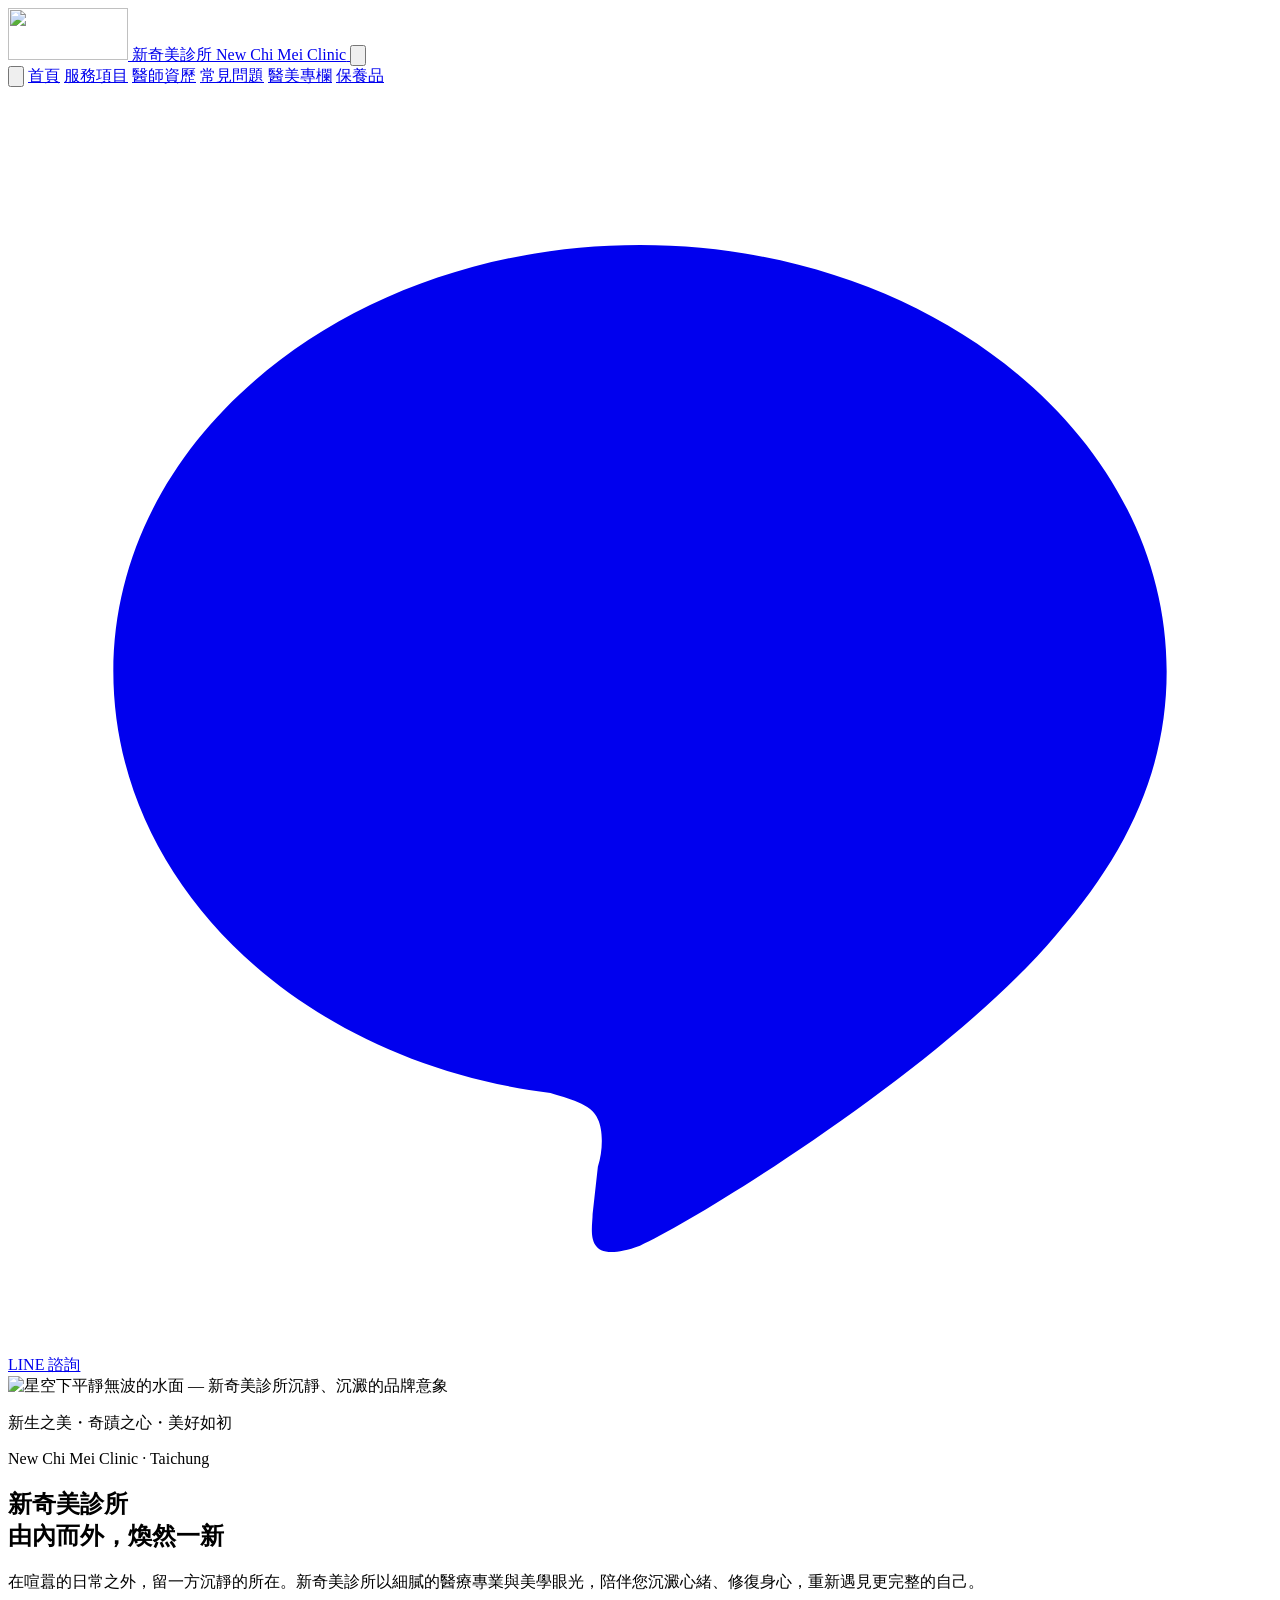
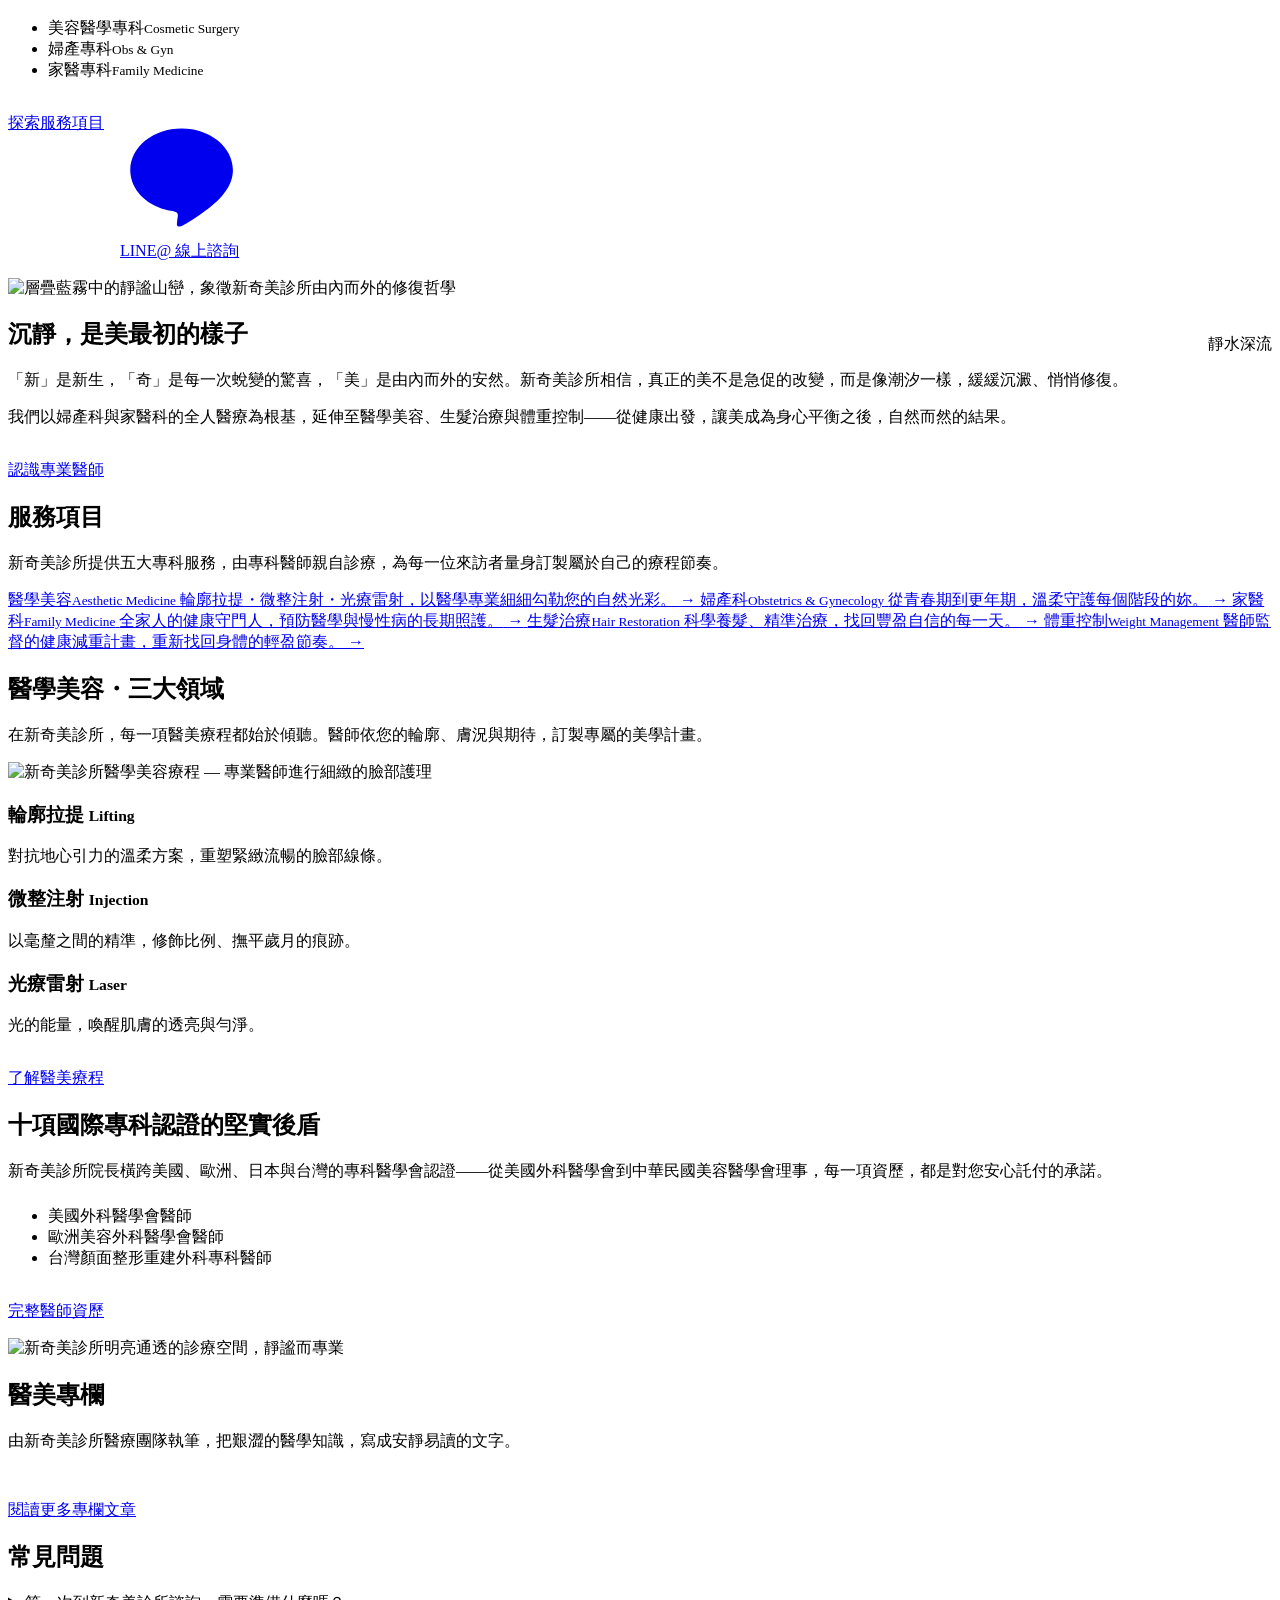
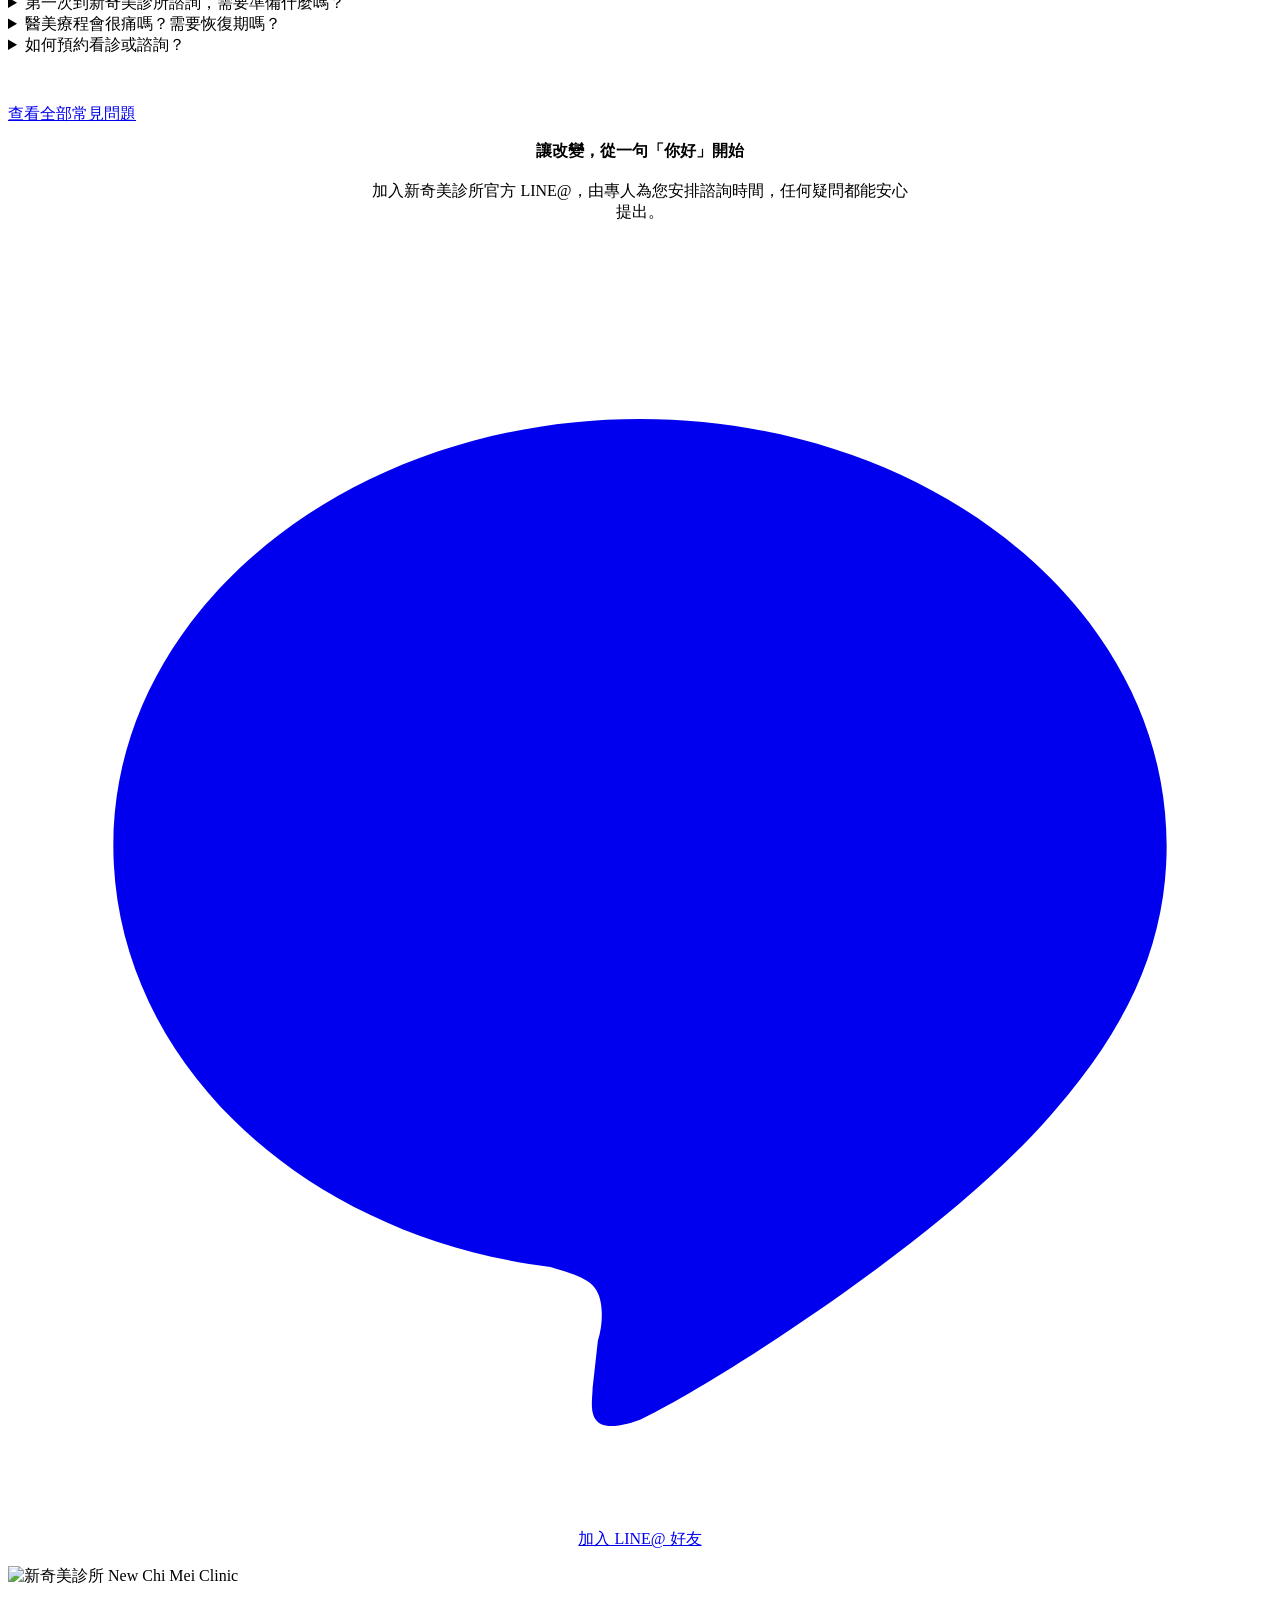
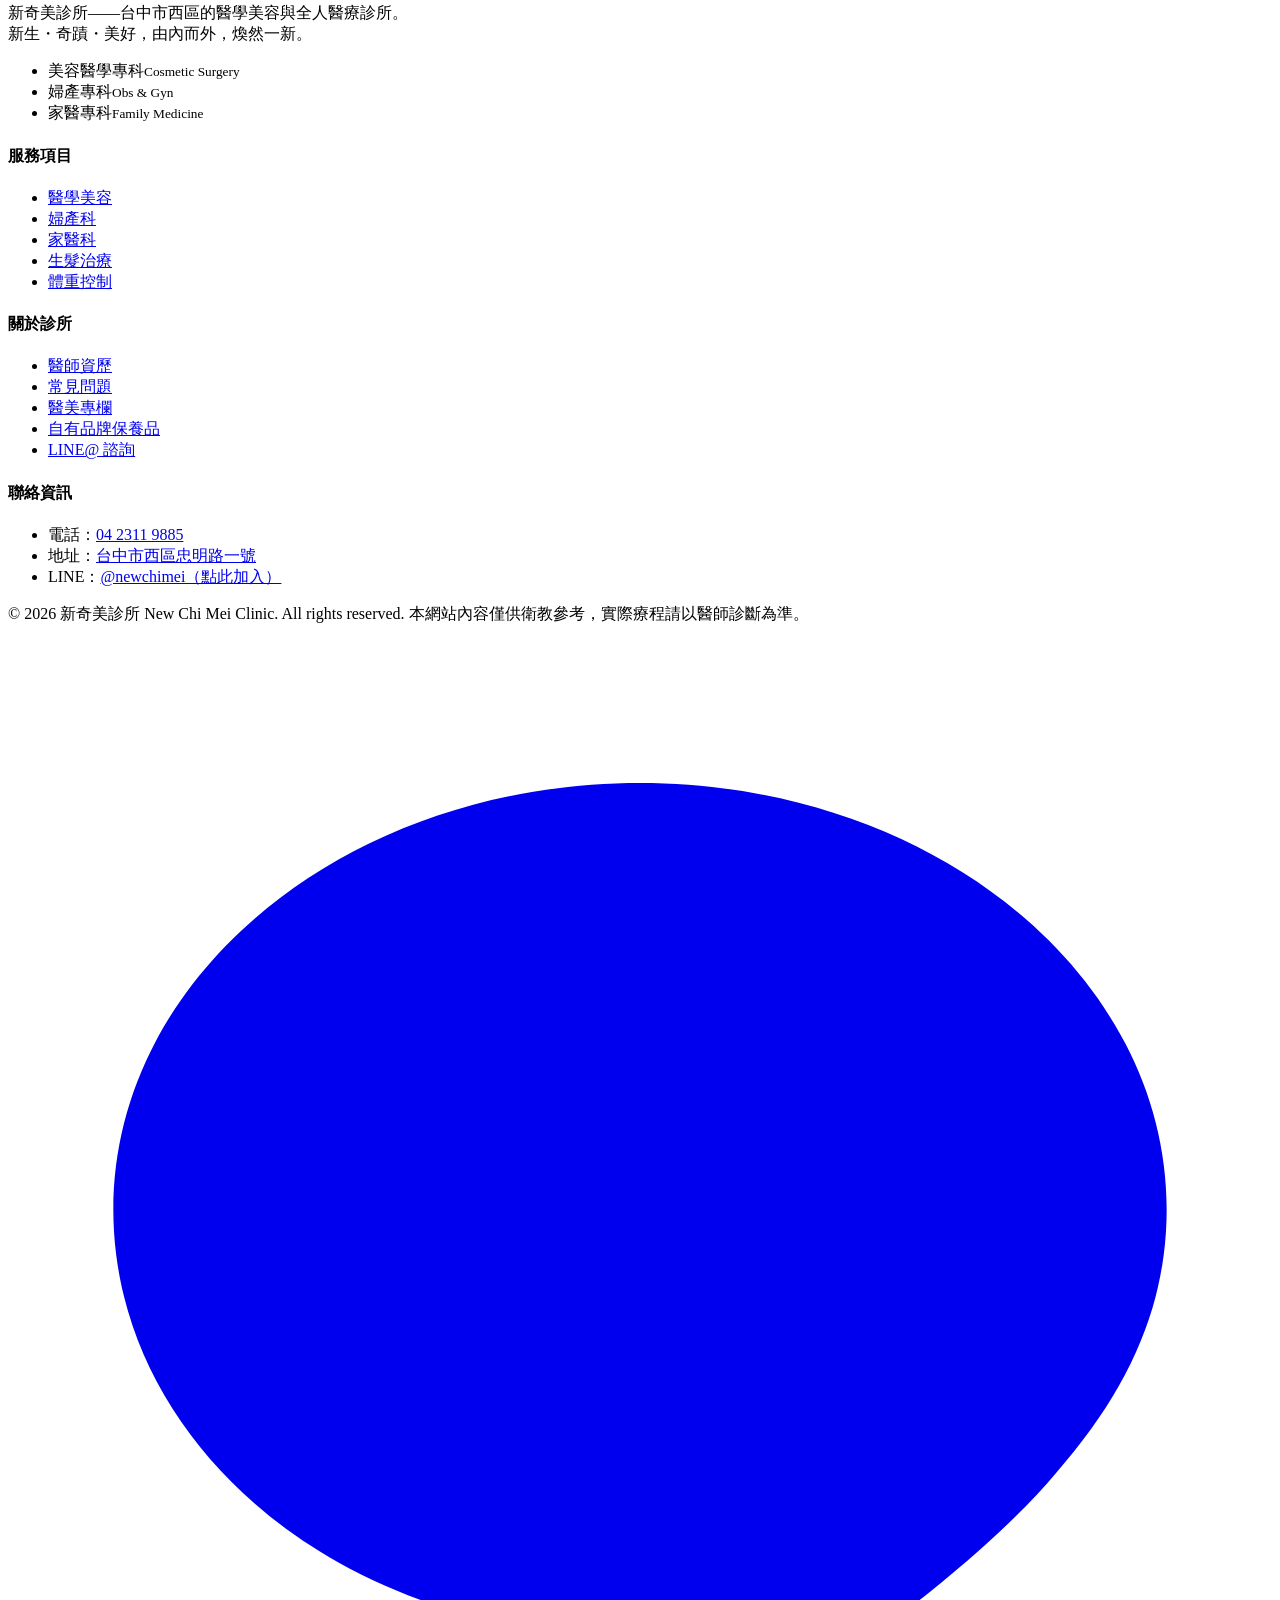
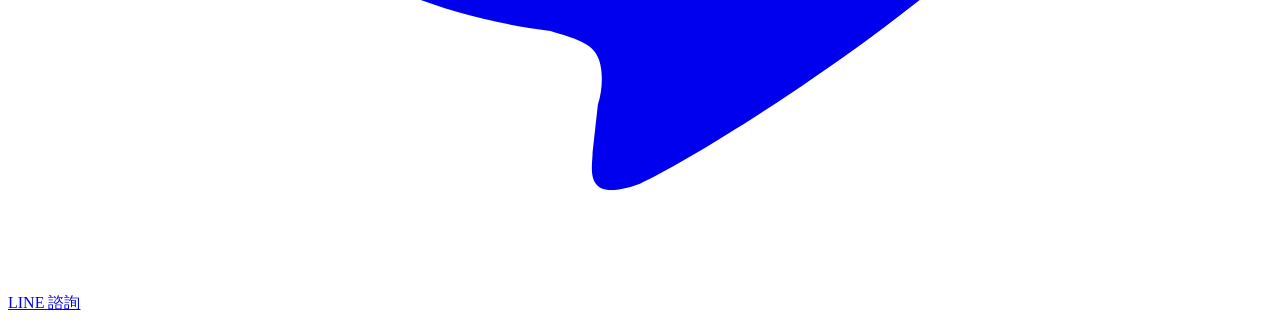
==== index.html @ 1ea88baa "切換自訂網域 new-chimei.com - 全站 36 處 SEO 網址改為 new-chimei.com（canonical／og／JSON-LD／sitemap／robots） - 新增 CN" ====
<!DOCTYPE html>
<html lang="zh-Hant-TW">
<head>
<meta charset="UTF-8">
<meta name="viewport" content="width=device-width, initial-scale=1.0">
<title>新奇美診所｜台中西區醫美・婦產科・家醫科 — 由內而外，煥然一新</title>
<meta name="description" content="新奇美診所位於台中市西區忠明路，提供醫學美容（輪廓拉提、微整注射、光療雷射）、婦產科、家醫科、生髮治療與體重控制。新奇美診所以沉靜細膩的醫療美學，陪您由內而外煥然一新。LINE 線上諮詢：04 2311 9885。">
<meta name="keywords" content="新奇美診所, 台中醫美, 台中醫美診所, 輪廓拉提, 微整注射, 光療雷射, 生髮治療, 體重控制, 婦產科, 家醫科">
<link rel="canonical" href="https://new-chimei.com/">
<!-- 網域變更時：全站搜尋 new-chimei.com 一次替換（canonical / og / JSON-LD / sitemap.xml / robots.txt） -->
<meta property="og:type" content="website">
<meta property="og:title" content="新奇美診所｜台中西區醫美・婦產科・家醫科">
<meta property="og:description" content="新奇美診所以沉靜細膩的醫療美學，提供醫學美容、婦產科、家醫科、生髮治療與體重控制，陪您由內而外煥然一新。">
<meta property="og:url" content="https://new-chimei.com/">
<meta property="og:image" content="https://new-chimei.com/assets/img/og-cover.jpg">
<meta property="og:image:width" content="1200">
<meta property="og:image:height" content="678">
<meta property="og:locale" content="zh_TW">
<link rel="preconnect" href="https://fonts.googleapis.com">
<link rel="preconnect" href="https://fonts.gstatic.com" crossorigin>
<link href="https://fonts.googleapis.com/css2?family=Marcellus&family=Noto+Sans+TC:wght@300;400;500&family=Noto+Serif+TC:wght@400;500;600&display=swap" rel="stylesheet">
<link rel="icon" href="assets/img/favicon.svg" type="image/svg+xml">
<link rel="stylesheet" href="assets/css/style.css">
<script type="application/ld+json">
{
  "@context": "https://schema.org",
  "@type": "MedicalClinic",
  "name": "新奇美診所",
  "alternateName": "New Chi Mei Clinic",
  "description": "新奇美診所位於台中市西區，提供醫學美容（輪廓拉提、微整注射、光療雷射）、婦產科、家醫科、生髮治療與體重控制。",
  "url": "https://new-chimei.com/",
  "telephone": "+886-4-2311-9885",
  "image": "https://new-chimei.com/assets/img/og-cover.jpg",
  "address": {
    "@type": "PostalAddress",
    "streetAddress": "忠明路一號",
    "addressLocality": "西區",
    "addressRegion": "台中市",
    "postalCode": "403",
    "addressCountry": "TW"
  },
  "medicalSpecialty": ["PlasticSurgery", "Dermatology", "Gynecologic", "PrimaryCare"],
  "availableService": [
    { "@type": "MedicalProcedure", "name": "輪廓拉提" },
    { "@type": "MedicalProcedure", "name": "微整注射" },
    { "@type": "MedicalProcedure", "name": "光療雷射" },
    { "@type": "MedicalProcedure", "name": "生髮治療" },
    { "@type": "MedicalProcedure", "name": "體重控制" }
  ]
}
</script>
</head>
<body>

<header class="site-header">
  <div class="wrap site-header__inner">
    <a href="index.html" class="brand" aria-label="新奇美診所首頁">
      <img class="brand__mark" src="assets/img/logo-ncm.svg" alt="" width="120" height="52">
      <span class="brand__text">
        <span class="brand__zh">新奇美診所</span>
        <span class="brand__en">New Chi Mei Clinic</span>
      </span>
    </a>
    <button class="nav-toggle" aria-label="開啟選單" aria-expanded="false">
      <svg viewBox="0 0 24 24" fill="none" stroke="currentColor" stroke-width="1.5"><path d="M3 6h18M3 12h18M3 18h18"/></svg>
    </button>
    <nav class="site-nav" aria-label="主選單">
      <button class="nav-close" aria-label="關閉選單">
        <svg viewBox="0 0 24 24" fill="none" stroke="currentColor" stroke-width="1.5"><path d="M6 6l12 12M18 6L6 18"/></svg>
      </button>
      <a href="index.html" aria-current="page">首頁</a>
      <a href="services/index.html">服務項目</a>
      <a href="doctors.html">醫師資歷</a>
      <a href="faq.html">常見問題</a>
      <a href="blog/index.html">醫美專欄</a>
      <a href="products/mask.html">保養品</a>
      <a href="contact.html" class="nav-cta">
        <svg viewBox="0 0 24 24" fill="currentColor"><path d="M12 3C6.5 3 2 6.6 2 11.1c0 4 3.5 7.4 8.3 8 .3.1.8.2.9.5.1.2.1.6 0 .9l-.1.9c0 .3-.2 1 .9.6 1.1-.5 5.8-3.4 7.9-5.9 1.4-1.6 2.1-3.2 2.1-5C22 6.6 17.5 3 12 3z"/></svg>
        LINE 諮詢
      </a>
    </nav>
  </div>
</header>

<main>
  <!-- Hero -->
  <section class="hero">
    <div class="hero__media">
      <img src="https://images.unsplash.com/photo-1534447677768-be436bb09401?auto=format&fit=crop&w=2000&q=80" alt="星空下平靜無波的水面 — 新奇美診所沉靜、沉澱的品牌意象" fetchpriority="high">
    </div>
    <p class="vertical-poem">新生之美・奇蹟之心・美好如初</p>
    <div class="wrap hero__content">
      <p class="hero__brandline">New Chi Mei Clinic · Taichung</p>
      <h1 class="hero__title">新奇美診所<br>由內而外，煥然一新</h1>
      <p class="hero__sub">在喧囂的日常之外，留一方沉靜的所在。新奇美診所以細膩的醫療專業與美學眼光，陪伴您沉澱心緒、修復身心，重新遇見更完整的自己。</p>
      <ul class="specialties" style="margin-top:1.6rem;">
        <li>美容醫學專科<small>Cosmetic Surgery</small></li>
        <li>婦產專科<small>Obs &amp; Gyn</small></li>
        <li>家醫專科<small>Family Medicine</small></li>
      </ul>
      <p style="margin-top:2rem; display:flex; gap:1rem; flex-wrap:wrap;">
        <a class="btn btn--on-deep" href="services/index.html">探索服務項目</a>
        <a class="btn btn--consult" href="contact.html">
          <svg viewBox="0 0 24 24" fill="currentColor"><path d="M12 3C6.5 3 2 6.6 2 11.1c0 4 3.5 7.4 8.3 8 .3.1.8.2.9.5.1.2.1.6 0 .9l-.1.9c0 .3-.2 1 .9.6 1.1-.5 5.8-3.4 7.9-5.9 1.4-1.6 2.1-3.2 2.1-5C22 6.6 17.5 3 12 3z"/></svg>
          LINE@ 線上諮詢
        </a>
      </p>
    </div>
  </section>

  <!-- 理念 -->
  <section class="section">
    <div class="wrap split">
      <div class="split__media reveal">
        <img src="https://images.unsplash.com/photo-1444927714506-8492d94b4e3d?auto=format&fit=crop&w=1200&q=80" alt="層疊藍霧中的靜謐山巒，象徵新奇美診所由內而外的修復哲學" loading="lazy">
      </div>
      <div class="split__body reveal" data-delay="1">
        <p class="vertical-poem" style="float:right; margin-left:2rem;">靜水深流</p>
        <h2>沉靜，是美最初的樣子</h2>
        <p>「新」是新生，「奇」是每一次蛻變的驚喜，「美」是由內而外的安然。新奇美診所相信，真正的美不是急促的改變，而是像潮汐一樣，緩緩沉澱、悄悄修復。</p>
        <p>我們以婦產科與家醫科的全人醫療為根基，延伸至醫學美容、生髮治療與體重控制——從健康出發，讓美成為身心平衡之後，自然而然的結果。</p>
        <p style="margin-top:2rem;"><a class="btn" href="doctors.html">認識專業醫師</a></p>
      </div>
    </div>
  </section>

  <!-- 服務項目 -->
  <section class="section section--surface" id="services">
    <div class="wrap">
      <header class="section-head reveal">
        <h2 class="section-head__title">服務項目</h2>
        <p class="section-head__lede">新奇美診所提供五大專科服務，由專科醫師親自診療，為每一位來訪者量身訂製屬於自己的療程節奏。</p>
      </header>
      <div class="service-menu reveal" data-delay="1">
        <a class="service-menu__item" href="services/aesthetic-medicine.html">
          <span class="service-menu__name">醫學美容<small>Aesthetic Medicine</small></span>
          <span class="service-menu__desc">輪廓拉提・微整注射・光療雷射，以醫學專業細細勾勒您的自然光彩。</span>
          <span class="service-menu__arrow" aria-hidden="true">→</span>
        </a>
        <a class="service-menu__item" href="services/obstetrics-gynecology.html">
          <span class="service-menu__name">婦產科<small>Obstetrics &amp; Gynecology</small></span>
          <span class="service-menu__desc">從青春期到更年期，溫柔守護每個階段的妳。</span>
          <span class="service-menu__arrow" aria-hidden="true">→</span>
        </a>
        <a class="service-menu__item" href="services/family-medicine.html">
          <span class="service-menu__name">家醫科<small>Family Medicine</small></span>
          <span class="service-menu__desc">全家人的健康守門人，預防醫學與慢性病的長期照護。</span>
          <span class="service-menu__arrow" aria-hidden="true">→</span>
        </a>
        <a class="service-menu__item" href="services/hair-restoration.html">
          <span class="service-menu__name">生髮治療<small>Hair Restoration</small></span>
          <span class="service-menu__desc">科學養髮、精準治療，找回豐盈自信的每一天。</span>
          <span class="service-menu__arrow" aria-hidden="true">→</span>
        </a>
        <a class="service-menu__item" href="services/weight-management.html">
          <span class="service-menu__name">體重控制<small>Weight Management</small></span>
          <span class="service-menu__desc">醫師監督的健康減重計畫，重新找回身體的輕盈節奏。</span>
          <span class="service-menu__arrow" aria-hidden="true">→</span>
        </a>
      </div>
    </div>
  </section>

  <!-- 醫學美容 highlight -->
  <section class="section section--deep">
    <div class="wrap">
      <header class="section-head reveal">
        <h2 class="section-head__title">醫學美容・三大領域</h2>
        <p class="section-head__lede">在新奇美診所，每一項醫美療程都始於傾聽。醫師依您的輪廓、膚況與期待，訂製專屬的美學計畫。</p>
      </header>
      <div class="split">
        <div class="split__media reveal">
          <img src="https://images.unsplash.com/photo-1512290923902-8a9f81dc236c?auto=format&fit=crop&w=1200&q=80" alt="新奇美診所醫學美容療程 — 專業醫師進行細緻的臉部護理" loading="lazy">
        </div>
        <div class="split__body reveal" data-delay="1">
          <div class="treatment-block" style="border-top-color: var(--hairline-deep);">
            <h3 style="color:var(--on-deep);">輪廓拉提 <small>Lifting</small></h3>
            <p style="color:var(--on-deep-soft);">對抗地心引力的溫柔方案，重塑緊緻流暢的臉部線條。</p>
          </div>
          <div class="treatment-block" style="border-top-color: var(--hairline-deep);">
            <h3 style="color:var(--on-deep);">微整注射 <small>Injection</small></h3>
            <p style="color:var(--on-deep-soft);">以毫釐之間的精準，修飾比例、撫平歲月的痕跡。</p>
          </div>
          <div class="treatment-block" style="border-top-color: var(--hairline-deep);">
            <h3 style="color:var(--on-deep);">光療雷射 <small>Laser</small></h3>
            <p style="color:var(--on-deep-soft);">光的能量，喚醒肌膚的透亮與勻淨。</p>
          </div>
          <p style="margin-top:2rem;"><a class="btn btn--on-deep" href="services/aesthetic-medicine.html">了解醫美療程</a></p>
        </div>
      </div>
    </div>
  </section>

  <!-- 醫師 preview -->
  <section class="section">
    <div class="wrap split">
      <div class="split__body reveal">
        <h2>十項國際專科認證的堅實後盾</h2>
        <p>新奇美診所院長橫跨美國、歐洲、日本與台灣的專科醫學會認證——從美國外科醫學會到中華民國美容醫學會理事，每一項資歷，都是對您安心託付的承諾。</p>
        <ul class="cred-list" style="columns:1; margin-top:1.5rem;">
          <li>美國外科醫學會醫師</li>
          <li>歐洲美容外科醫學會醫師</li>
          <li>台灣顏面整形重建外科專科醫師</li>
        </ul>
        <p style="margin-top:2rem;"><a class="btn" href="doctors.html">完整醫師資歷</a></p>
      </div>
      <div class="split__media reveal" data-delay="1">
        <img src="https://images.unsplash.com/photo-1497366754035-f200968a6e72?auto=format&fit=crop&w=1200&q=80" alt="新奇美診所明亮通透的診療空間，靜謐而專業" loading="lazy">
      </div>
    </div>
  </section>

  <!-- 專欄 preview -->
  <section class="section section--surface">
    <div class="wrap">
      <header class="section-head reveal">
        <h2 class="section-head__title">醫美專欄</h2>
        <p class="section-head__lede">由新奇美診所醫療團隊執筆，把艱澀的醫學知識，寫成安靜易讀的文字。</p>
      </header>
      <div class="post-grid reveal" data-delay="1" id="home-posts">
        <!-- 由 blog.js 動態帶入最新三篇 -->
      </div>
      <p style="margin-top:3rem;"><a class="btn" href="blog/index.html">閱讀更多專欄文章</a></p>
    </div>
  </section>

  <!-- FAQ preview -->
  <section class="section">
    <div class="wrap wrap--narrow">
      <header class="section-head reveal">
        <h2 class="section-head__title">常見問題</h2>
      </header>
      <div class="faq-list reveal" data-delay="1">
        <details class="faq-item">
          <summary>第一次到新奇美診所諮詢，需要準備什麼嗎？</summary>
          <div class="faq-item__body"><p>只需帶著您的健保卡與想解決的困擾前來。醫師會先進行完整的評估與溝通，充分了解您的期待後，才會共同討論適合的療程方向，不會有任何推銷壓力。</p></div>
        </details>
        <details class="faq-item">
          <summary>醫美療程會很痛嗎？需要恢復期嗎？</summary>
          <div class="faq-item__body"><p>多數微整注射與光療雷射屬於低侵入性療程，治療前會敷麻藥降低不適，術後即可正常上班上學。實際感受與恢復期依療程項目與個人體質而異，醫師會在諮詢時詳細說明。</p></div>
        </details>
        <details class="faq-item">
          <summary>如何預約看診或諮詢？</summary>
          <div class="faq-item__body"><p>您可以透過 LINE@ 線上諮詢，或直接來電 04 2311 9885 預約。診所位於台中市西區忠明路一號，交通便利。</p></div>
        </details>
      </div>
      <p style="margin-top:3rem;"><a class="btn" href="faq.html">查看全部常見問題</a></p>
    </div>
  </section>

  <!-- LINE CTA -->
  <section class="section section--deep">
    <div class="wrap" style="text-align:center;">
      <h2 class="reveal" style="font-size:var(--text-h2); margin-bottom:1.2rem;">讓改變，從一句「你好」開始</h2>
      <p class="reveal" data-delay="1" style="color:var(--on-deep-soft); max-width:34em; margin-inline:auto;">加入新奇美診所官方 LINE@，由專人為您安排諮詢時間，任何疑問都能安心提出。</p>
      <p class="reveal" data-delay="2" style="margin-top:2.4rem;">
        <a class="btn btn--consult" href="contact.html">
          <svg viewBox="0 0 24 24" fill="currentColor"><path d="M12 3C6.5 3 2 6.6 2 11.1c0 4 3.5 7.4 8.3 8 .3.1.8.2.9.5.1.2.1.6 0 .9l-.1.9c0 .3-.2 1 .9.6 1.1-.5 5.8-3.4 7.9-5.9 1.4-1.6 2.1-3.2 2.1-5C22 6.6 17.5 3 12 3z"/></svg>
          加入 LINE@ 好友
        </a>
      </p>
    </div>
  </section>
</main>

<footer class="site-footer">
  <div class="wrap">
    <div class="site-footer__grid">
      <div class="site-footer__brand">
        <img class="footer-lockup" src="assets/img/logo-lockup-light.svg" alt="新奇美診所 New Chi Mei Clinic" width="230" height="126">
        <p>新奇美診所——台中市西區的醫學美容與全人醫療診所。<br>新生・奇蹟・美好，由內而外，煥然一新。</p>
        <ul class="specialties">
          <li>美容醫學專科<small>Cosmetic Surgery</small></li>
          <li>婦產專科<small>Obs &amp; Gyn</small></li>
          <li>家醫專科<small>Family Medicine</small></li>
        </ul>
      </div>
      <div>
        <h4>服務項目</h4>
        <ul>
          <li><a href="services/aesthetic-medicine.html">醫學美容</a></li>
          <li><a href="services/obstetrics-gynecology.html">婦產科</a></li>
          <li><a href="services/family-medicine.html">家醫科</a></li>
          <li><a href="services/hair-restoration.html">生髮治療</a></li>
          <li><a href="services/weight-management.html">體重控制</a></li>
        </ul>
      </div>
      <div>
        <h4>關於診所</h4>
        <ul>
          <li><a href="doctors.html">醫師資歷</a></li>
          <li><a href="faq.html">常見問題</a></li>
          <li><a href="blog/index.html">醫美專欄</a></li>
          <li><a href="products/mask.html">自有品牌保養品</a></li>
          <li><a href="contact.html">LINE@ 諮詢</a></li>
        </ul>
      </div>
      <div>
        <h4>聯絡資訊</h4>
        <ul>
          <li>電話：<a href="tel:+886423119885">04 2311 9885</a></li>
          <li>地址：<a href="https://maps.google.com/?q=台中市西區忠明路一號" target="_blank" rel="noopener">台中市西區忠明路一號</a></li>
          <li>LINE：<a href="contact.html">@newchimei（點此加入）</a></li>
        </ul>
      </div>
    </div>
    <div class="site-footer__legal">
      <span>© 2026 新奇美診所 New Chi Mei Clinic. All rights reserved.</span>
      <span>本網站內容僅供衛教參考，實際療程請以醫師診斷為準。</span>
    </div>
  </div>
</footer>

<a class="line-float" href="contact.html" aria-label="LINE 線上諮詢">
  <svg viewBox="0 0 24 24" fill="currentColor"><path d="M12 3C6.5 3 2 6.6 2 11.1c0 4 3.5 7.4 8.3 8 .3.1.8.2.9.5.1.2.1.6 0 .9l-.1.9c0 .3-.2 1 .9.6 1.1-.5 5.8-3.4 7.9-5.9 1.4-1.6 2.1-3.2 2.1-5C22 6.6 17.5 3 12 3z"/></svg>
  <span>LINE 諮詢</span>
</a>

<script src="assets/js/main.js"></script>
<script src="assets/js/posts-data.js"></script>
<script src="assets/js/blog.js"></script>
</body>
</html>
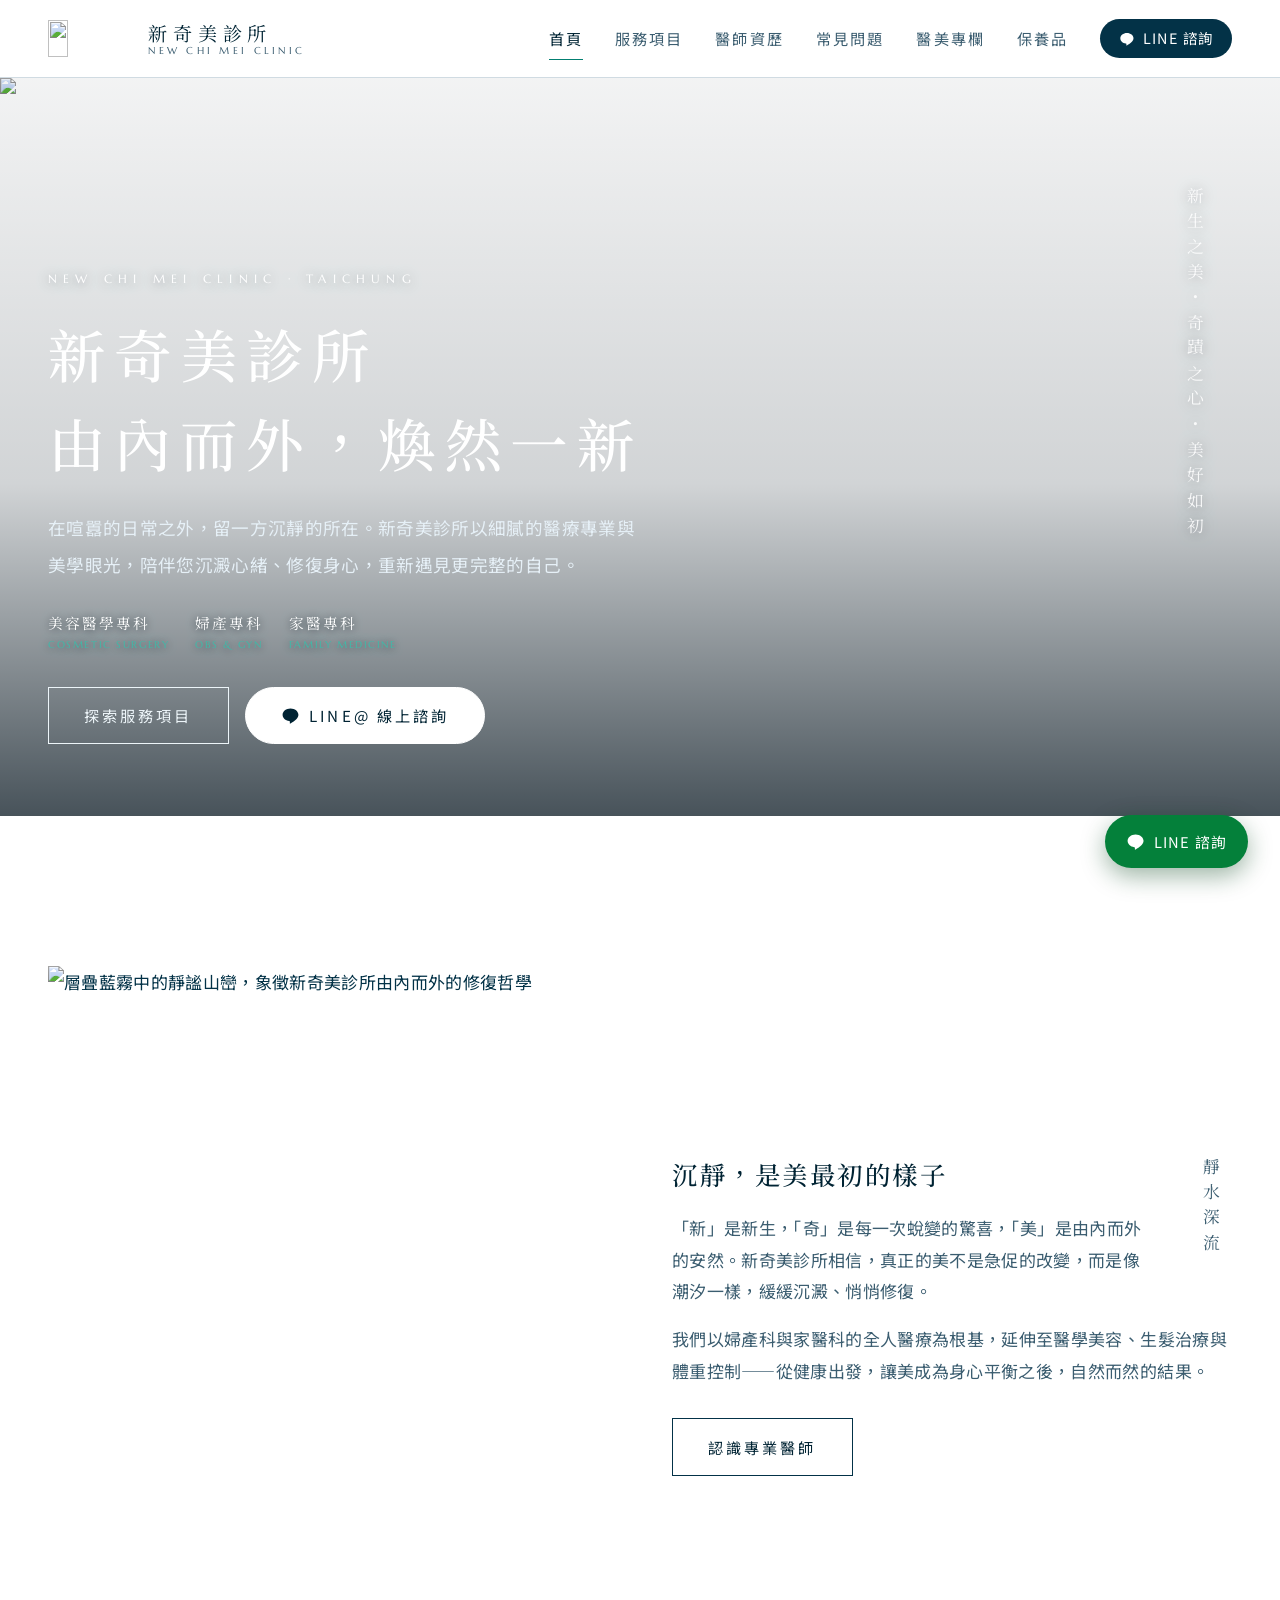
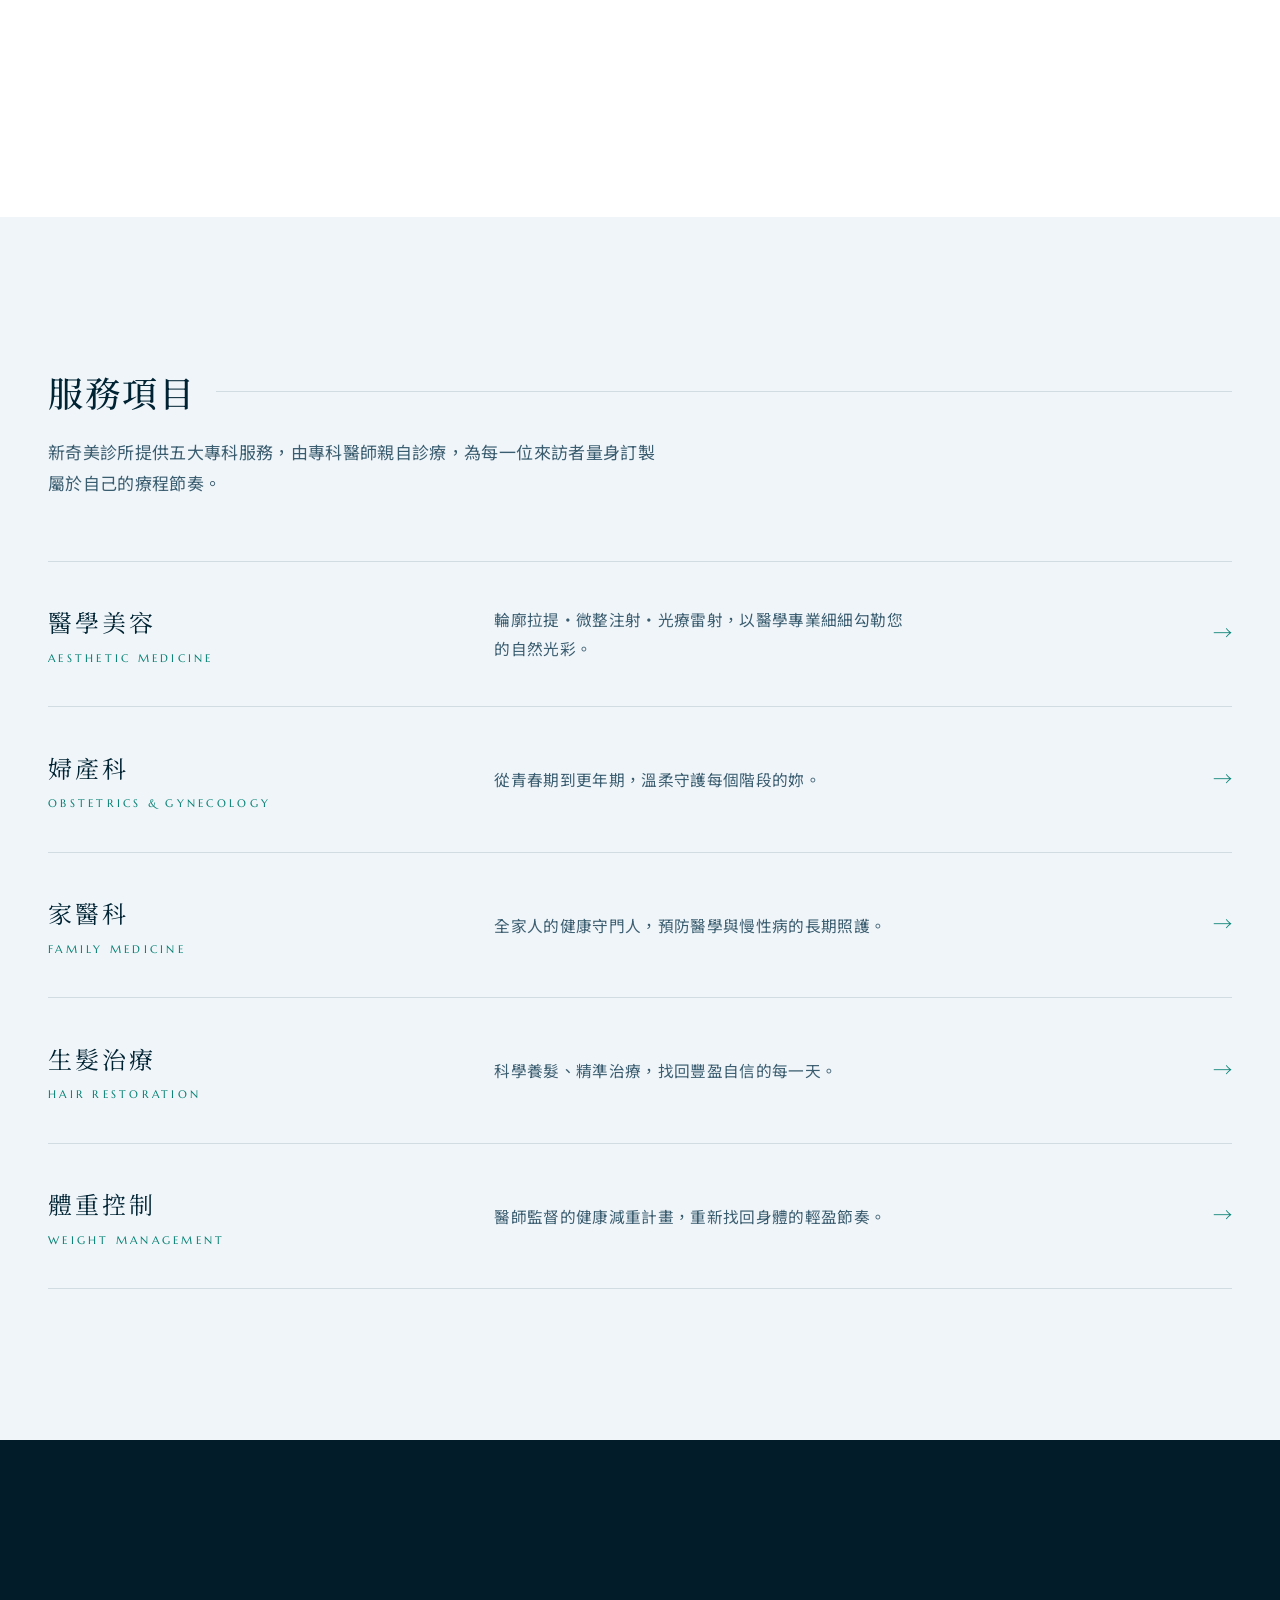
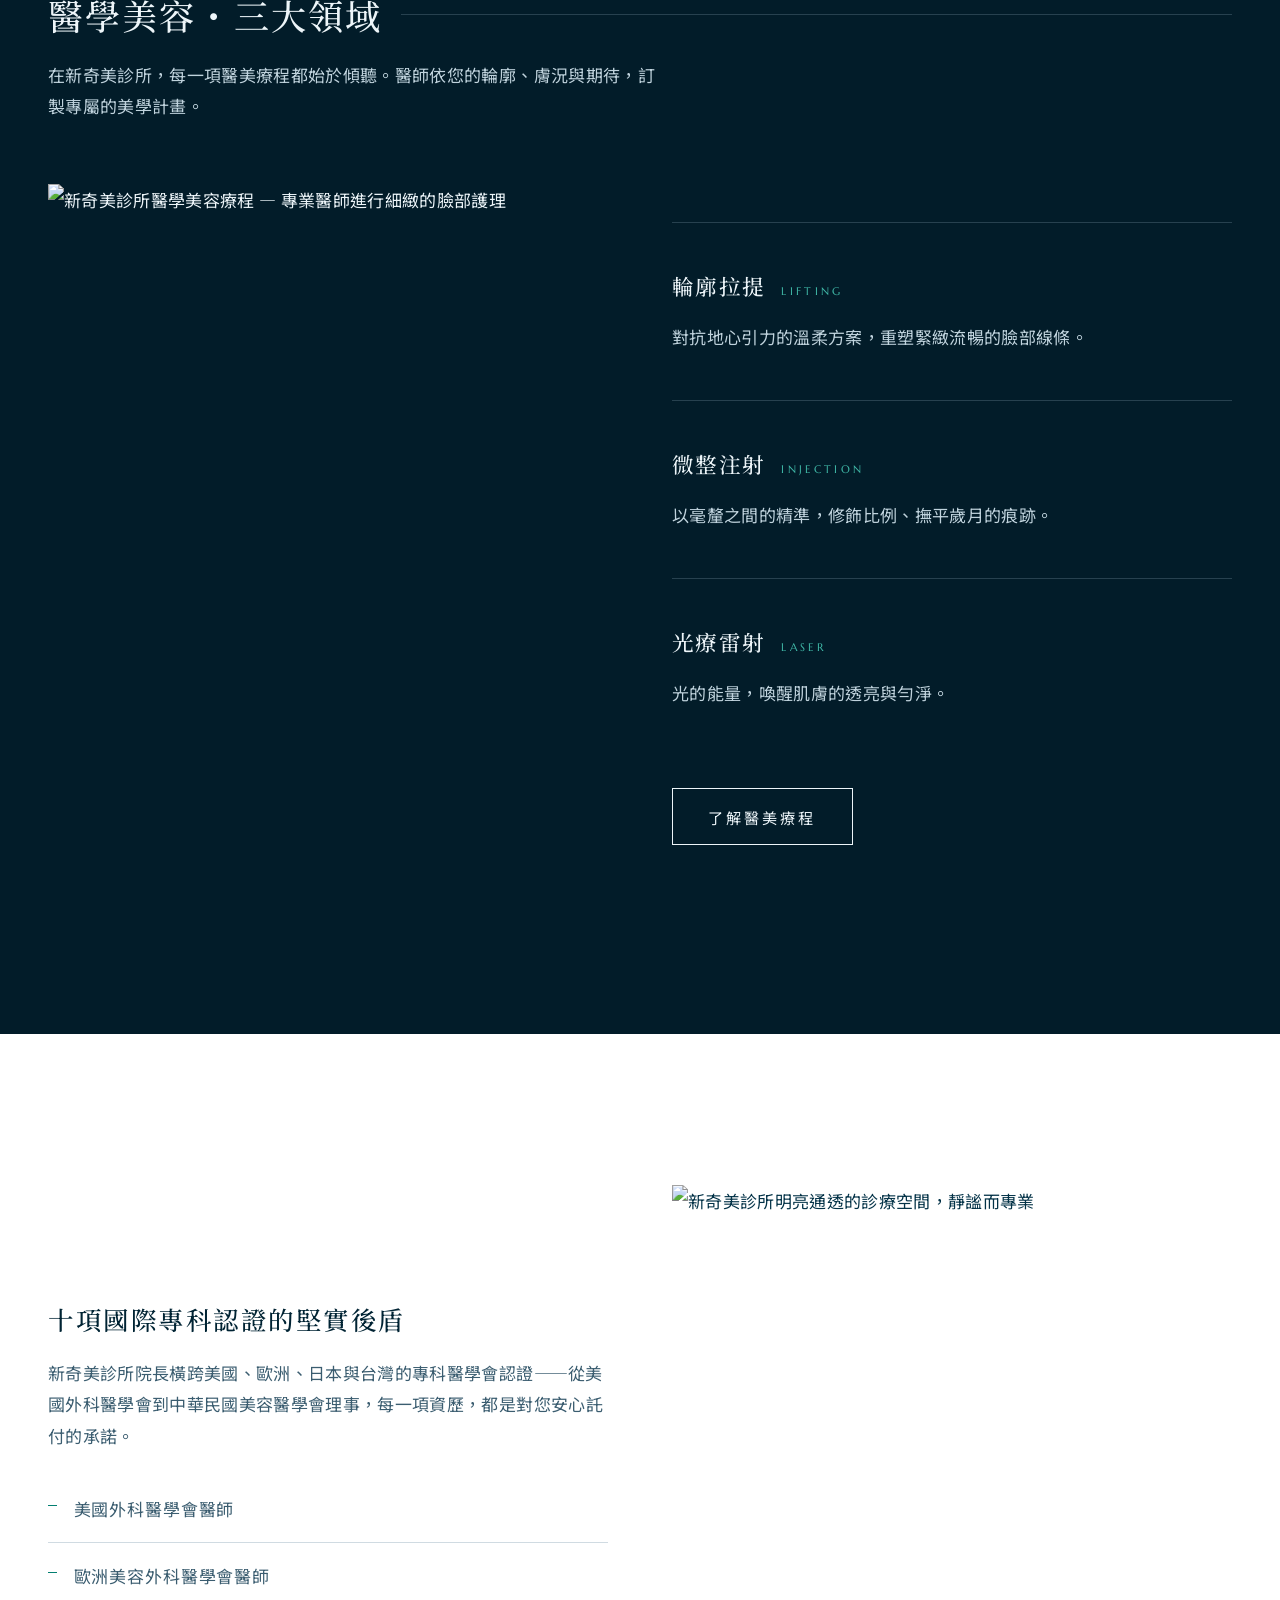
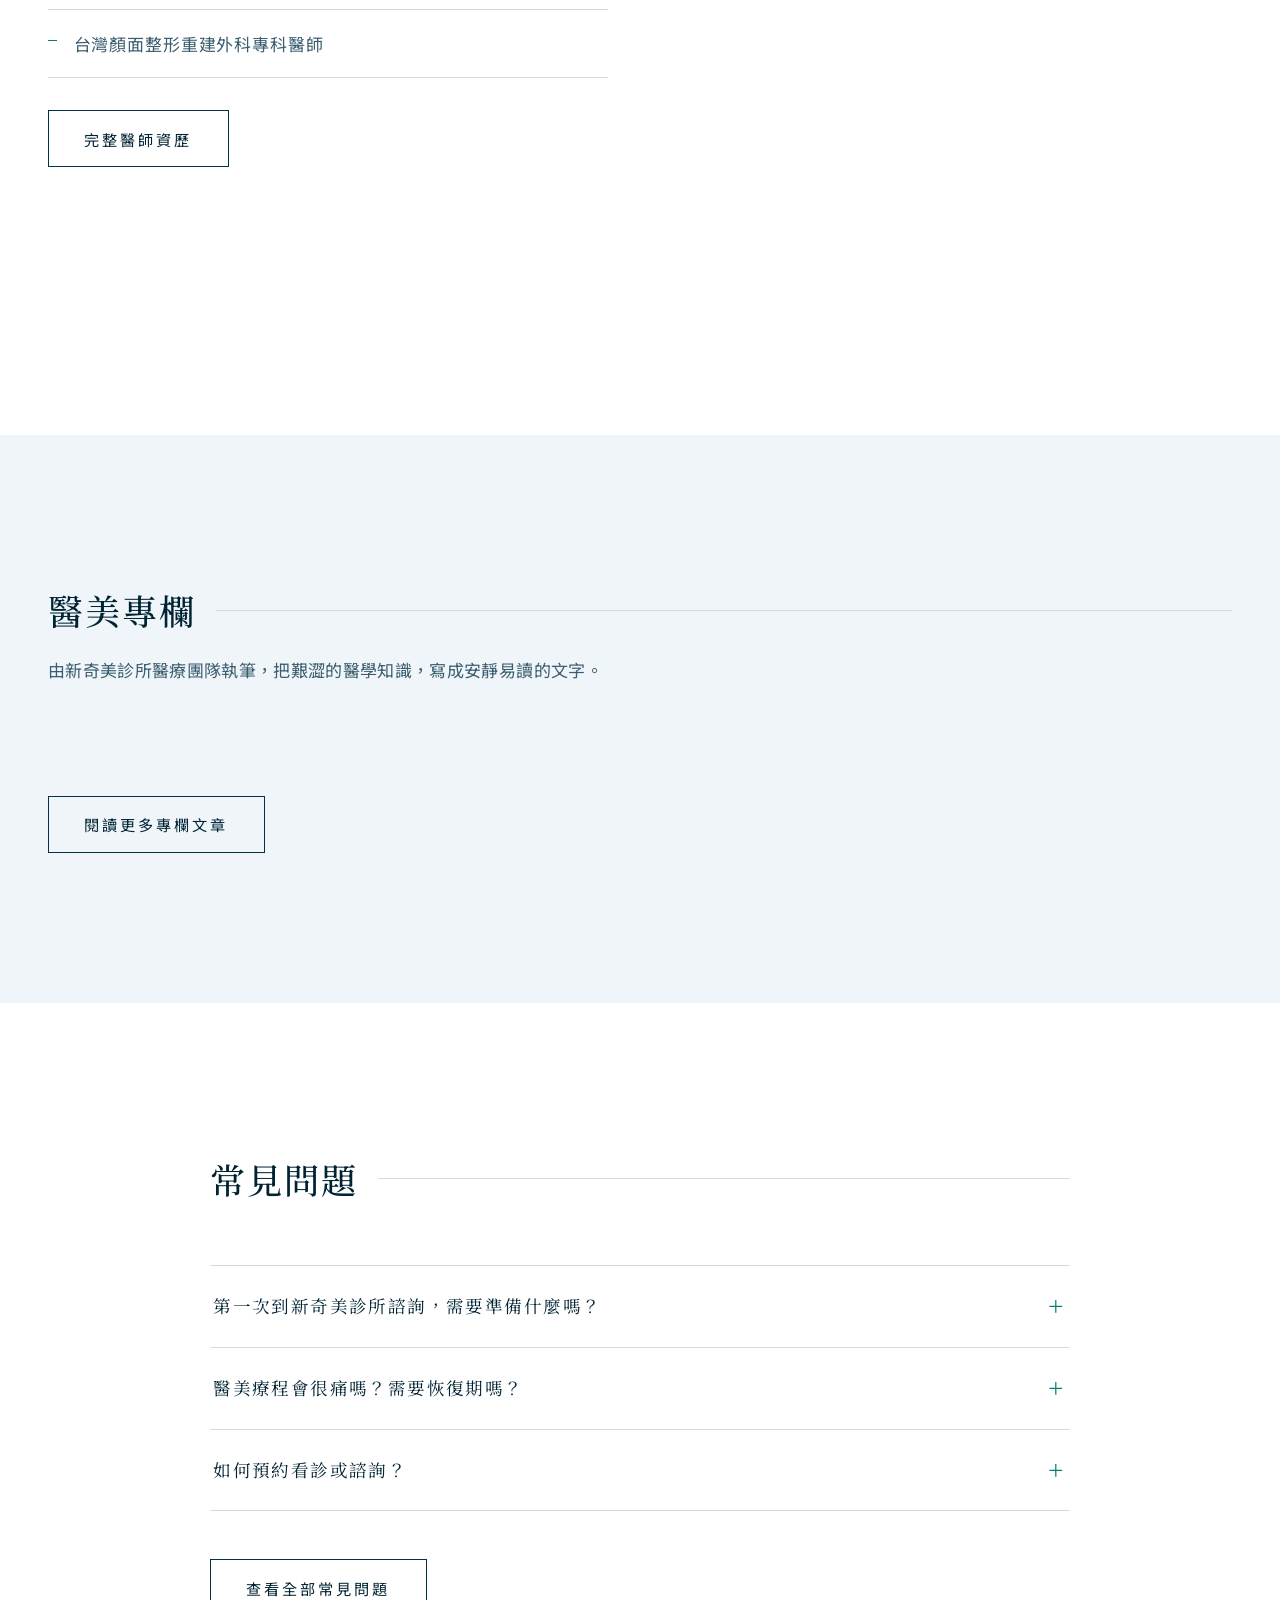
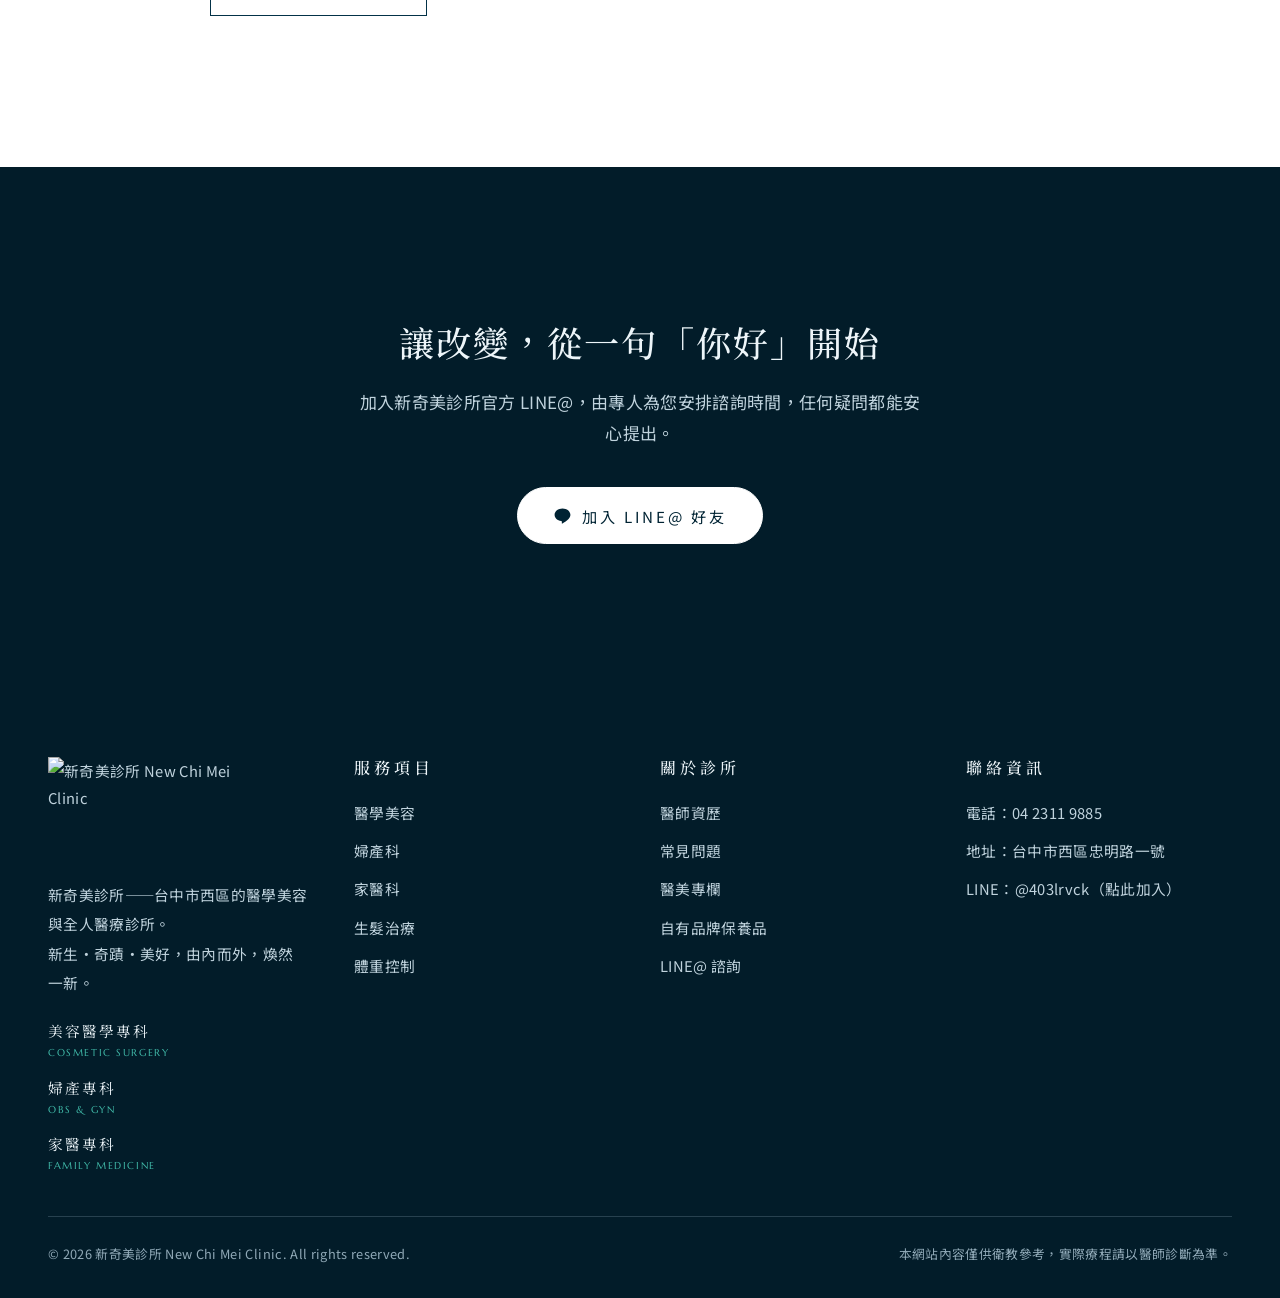
==== commit 9d35ac84: "填入實際 LINE 官方帳號 @403lrvck 與 QR Code - 全站 16 處佔位符 @newchimei 替換為實際帳號 - 聯絡頁加入官方 QR Code 圖片（自行託管於 assets" ====
--- a/index.html
+++ b/index.html
@@ -300,7 +300,7 @@
         <ul>
           <li>電話：<a href="tel:+886423119885">04 2311 9885</a></li>
           <li>地址：<a href="https://maps.google.com/?q=台中市西區忠明路一號" target="_blank" rel="noopener">台中市西區忠明路一號</a></li>
-          <li>LINE：<a href="contact.html">@newchimei（點此加入）</a></li>
+          <li>LINE：<a href="contact.html">@403lrvck（點此加入）</a></li>
         </ul>
       </div>
     </div>
--- a/assets/css/style.css
+++ b/assets/css/style.css
@@ -0,0 +1,1019 @@
+/* ============================================================
+   新奇美診所 NEW CHI MEI CLINIC — Design System
+   沉靜・靛藍 × 純白 × 品牌青
+   色彩取自品牌 LOGO：深底 #021C29（色相 233）、十字 #40B9A8（色相 182）
+   全站色彩皆由這兩個色相衍生，改色只需調整此區塊
+   ============================================================ */
+
+:root {
+  /* Color — sampled from the brand logo */
+  --bg: #ffffff;
+  --ink: oklch(0.300 0.060 233.4);         /* 靛藍（主色/文字） */
+  --ink-strong: oklch(0.240 0.050 233.4);
+  --ink-soft: oklch(0.460 0.050 233.4);
+  --surface: oklch(0.968 0.008 233.4);     /* 淡靛底 */
+  --surface-deep: oklch(0.214 0.041 233.4);/* 深色段落底 = LOGO 深底 #021C29 */
+  --on-deep: oklch(0.965 0.010 233.4);
+  --on-deep-soft: oklch(0.855 0.025 233.4);
+  --accent: oklch(0.534 0.095 182.0);      /* 品牌青加深版（淺底上，對比 4.9:1） */
+  --accent-soft: oklch(0.715 0.109 182.0); /* 品牌青原色 #40B9A8（深底上） */
+  --hairline: oklch(0.885 0.015 233.4);
+  --hairline-deep: oklch(0.360 0.040 233.4);
+  /* LINE 綠加深版：官方綠 #06C755 配白字僅 2.26:1，長輩讀不清楚。
+     加深至 5.06:1；LINE 圖示與文案仍保有辨識度。 */
+  --line-green: #04803A;
+  --line-green-deep: #036830;
+
+  /* Type */
+  --font-display: "Marcellus", "Noto Serif TC", serif;
+  --font-serif: "Noto Serif TC", "Songti TC", serif;
+  --font-sans: "Noto Sans TC", "PingFang TC", sans-serif;
+
+  /* Scale */
+  --text-hero: clamp(2rem, 1.2rem + 3.4vw, 3.6rem);
+  --text-h1: clamp(1.8rem, 1.2rem + 2.4vw, 3rem);
+  --text-h2: clamp(1.5rem, 1.15rem + 1.4vw, 2.2rem);
+  --text-h3: clamp(1.2rem, 1.05rem + 0.6vw, 1.5rem);
+  --text-body: 1.0625rem;
+  --text-small: 0.9rem;
+
+  /* Space */
+  --space-section: clamp(5rem, 3rem + 8vw, 10rem);
+  --space-block: clamp(2.5rem, 1.5rem + 3vw, 4.5rem);
+  --gutter: clamp(1.25rem, 4vw, 3rem);
+  --measure: 68ch;
+
+  /* Z scale */
+  --z-sticky: 100;
+  --z-drawer: 200;
+  --z-modal: 300;
+  --z-toast: 400;
+
+  --ease-out: cubic-bezier(0.22, 1, 0.36, 1);
+}
+
+* { margin: 0; padding: 0; box-sizing: border-box; }
+
+html { scroll-behavior: smooth; }
+
+body {
+  font-family: var(--font-sans);
+  font-size: var(--text-body);
+  line-height: 1.85;
+  color: var(--ink);
+  background: var(--bg);
+  -webkit-font-smoothing: antialiased;
+  letter-spacing: 0.02em;
+}
+
+img { max-width: 100%; display: block; }
+
+a { color: inherit; text-decoration: none; }
+
+h1, h2, h3, h4 {
+  font-family: var(--font-serif);
+  font-weight: 500;
+  line-height: 1.4;
+  color: var(--ink-strong);
+  text-wrap: balance;
+  letter-spacing: 0.06em;
+}
+
+p { text-wrap: pretty; }
+
+::selection { background: var(--ink); color: #fff; }
+
+/* ---------- Layout helpers ---------- */
+.wrap {
+  width: min(1200px, 100% - 2 * var(--gutter));
+  margin-inline: auto;
+}
+.wrap--narrow { width: min(860px, 100% - 2 * var(--gutter)); }
+
+.section { padding-block: var(--space-section); }
+.section--surface { background: var(--surface); }
+.section--deep { background: var(--surface-deep); color: var(--on-deep); }
+.section--deep h2, .section--deep h3 { color: var(--on-deep); }
+
+/* ---------- Header ---------- */
+.site-header {
+  position: sticky;
+  top: 0;
+  z-index: var(--z-sticky);
+  border-bottom: 1px solid var(--hairline);
+}
+/* 毛玻璃放在偽元素上：若直接放在 header，會使 fixed 定位的行動版選單被侷限在 header 內 */
+.site-header::before {
+  content: "";
+  position: absolute;
+  inset: 0;
+  z-index: -1;
+  background: color-mix(in oklab, var(--bg) 92%, transparent);
+  backdrop-filter: blur(12px);
+}
+.site-header__inner {
+  display: flex;
+  align-items: center;
+  justify-content: space-between;
+  gap: 1.5rem;
+  padding-block: 1.1rem;
+}
+.brand {
+  display: flex;
+  align-items: center;
+  gap: 0.85rem;
+  line-height: 1.25;
+}
+.brand__mark {
+  width: auto;
+  height: 2.35rem;
+  flex-shrink: 0;
+}
+.brand__text { display: flex; flex-direction: column; }
+.brand__zh {
+  font-family: var(--font-serif);
+  font-size: 1.2rem;
+  letter-spacing: 0.3em;
+  color: var(--ink-strong);
+}
+.brand__en {
+  font-family: var(--font-display);
+  font-size: 0.6rem;
+  letter-spacing: 0.34em;
+  color: var(--ink-soft);
+  text-transform: uppercase;
+}
+@media (max-width: 420px) {
+  .brand { gap: 0.6rem; }
+  .brand__mark { height: 1.9rem; }
+  .brand__zh { font-size: 1.02rem; letter-spacing: 0.22em; }
+  .brand__en { font-size: 0.52rem; letter-spacing: 0.24em; }
+}
+.site-nav { display: flex; align-items: center; gap: clamp(1rem, 2.5vw, 2.2rem); }
+.site-nav a {
+  font-size: 0.95rem;
+  letter-spacing: 0.14em;
+  color: var(--ink-soft);
+  padding-block: 0.4rem;
+  border-bottom: 1px solid transparent;
+  transition: color 0.3s var(--ease-out), border-color 0.3s var(--ease-out);
+}
+.site-nav a:hover { color: var(--ink-strong); }
+.site-nav a[aria-current="page"] {
+  color: var(--ink-strong);
+  border-bottom-color: var(--accent);
+}
+/* 導覽列 CTA 走品牌靛藍；LINE 綠只保留給真正「加入 LINE」的按鈕 */
+.nav-cta {
+  display: inline-flex;
+  align-items: center;
+  gap: 0.5rem;
+  background: var(--ink);
+  color: #fff !important;
+  padding: 0.55rem 1.15rem;
+  border-radius: 999px;
+  font-size: 0.9rem !important;
+  letter-spacing: 0.1em !important;
+  border-bottom: none !important;
+  transition: background 0.3s var(--ease-out);
+}
+.nav-cta:hover { background: var(--ink-strong); }
+.nav-cta svg { width: 1.1em; height: 1.1em; }
+
+/* Mobile nav */
+.nav-toggle {
+  display: none;
+  background: none;
+  border: none;
+  cursor: pointer;
+  padding: 0.5rem;
+  color: var(--ink);
+}
+.nav-toggle svg { width: 1.6rem; height: 1.6rem; }
+
+@media (max-width: 900px) {
+  .nav-toggle { display: block; }
+  .site-nav {
+    position: fixed;
+    inset: 0;
+    z-index: var(--z-drawer);
+    flex-direction: column;
+    justify-content: center;
+    gap: 2rem;
+    background: var(--bg);
+    transform: translateY(-100%);
+    transition: transform 0.5s var(--ease-out);
+  }
+  .site-nav.is-open { transform: translateY(0); }
+  .site-nav a { font-size: 1.25rem; letter-spacing: 0.3em; }
+  .nav-close {
+    position: absolute;
+    top: 1.2rem;
+    right: var(--gutter);
+    background: none;
+    border: none;
+    cursor: pointer;
+    color: var(--ink);
+  }
+  .nav-close svg { width: 1.8rem; height: 1.8rem; }
+}
+@media (min-width: 901px) { .nav-close { display: none; } }
+
+/* ---------- Hero ---------- */
+.hero {
+  position: relative;
+  min-height: clamp(520px, 82vh, 860px);
+  display: grid;
+  align-items: end;
+  color: #fff;
+  isolation: isolate;
+  overflow: hidden;
+}
+.hero__media {
+  position: absolute;
+  inset: 0;
+  z-index: -1;
+}
+.hero__media img {
+  width: 100%;
+  height: 100%;
+  object-fit: cover;
+}
+.hero__media::after {
+  content: "";
+  position: absolute;
+  inset: 0;
+  background: linear-gradient(
+    to top,
+    oklch(0.16 0.035 233.4 / 0.72) 0%,
+    oklch(0.16 0.035 233.4 / 0.18) 45%,
+    oklch(0.16 0.035 233.4 / 0.05) 100%
+  );
+}
+.hero__content {
+  padding-block: clamp(3rem, 8vh, 6rem);
+}
+.hero__title {
+  font-family: var(--font-serif);
+  font-size: var(--text-hero);
+  font-weight: 500;
+  color: #fff;
+  letter-spacing: 0.14em;
+  line-height: 1.55;
+}
+.hero__sub {
+  margin-top: 1.4rem;
+  max-width: 34em;
+  font-size: clamp(0.98rem, 0.9rem + 0.3vw, 1.1rem);
+  color: oklch(0.95 0.014 233.4);
+  line-height: 2.1;
+}
+.hero__brandline {
+  font-family: var(--font-display);
+  letter-spacing: 0.5em;
+  font-size: 0.78rem;
+  color: #fff;
+  text-shadow: 0 1px 12px oklch(0.16 0.035 233.4 / 0.55);
+  margin-bottom: 1.2rem;
+  text-transform: uppercase;
+}
+
+/* 直書詩句 — vertical poetry accent */
+.vertical-poem {
+  writing-mode: vertical-rl;
+  font-family: var(--font-serif);
+  letter-spacing: 0.5em;
+  line-height: 2.6;
+  color: var(--ink-soft);
+  font-size: 1.05rem;
+  block-size: fit-content;
+}
+.hero .vertical-poem {
+  position: absolute;
+  top: clamp(4rem, 12vh, 7rem);
+  right: clamp(1.5rem, 5vw, 4rem);
+  color: oklch(1 0 0 / 0.88);
+  text-shadow: 0 1px 14px oklch(0.15 0.032 233.4 / 0.4);
+}
+@media (max-width: 700px) { .hero .vertical-poem { display: none; } }
+
+/* ---------- Section heading pattern ---------- */
+.section-head { margin-bottom: var(--space-block); }
+.section-head__title {
+  font-size: var(--text-h2);
+  display: flex;
+  align-items: center;
+  gap: 1.2rem;
+}
+.section-head__title::after {
+  content: "";
+  height: 1px;
+  flex: 1;
+  background: var(--hairline);
+}
+.section--deep .section-head__title::after { background: var(--hairline-deep); }
+.section-head__lede {
+  margin-top: 1.2rem;
+  max-width: var(--measure);
+  color: var(--ink-soft);
+}
+.section--deep .section-head__lede { color: var(--on-deep-soft); }
+
+/* ---------- Service index (menu style, not cards) ---------- */
+.service-menu { border-top: 1px solid var(--hairline); }
+.service-menu__item {
+  display: grid;
+  grid-template-columns: minmax(0, 1.2fr) minmax(0, 2fr) auto;
+  gap: clamp(1rem, 3vw, 3rem);
+  align-items: center;
+  padding-block: clamp(1.6rem, 3vw, 2.4rem);
+  border-bottom: 1px solid var(--hairline);
+  transition: background 0.35s var(--ease-out), padding-inline 0.35s var(--ease-out);
+}
+.service-menu__item:hover {
+  background: var(--surface);
+  padding-inline: 1.2rem;
+}
+.service-menu__name {
+  font-family: var(--font-serif);
+  font-size: var(--text-h3);
+  letter-spacing: 0.12em;
+  color: var(--ink-strong);
+  display: flex;
+  flex-direction: column;
+  gap: 0.2rem;
+}
+.service-menu__name small {
+  font-family: var(--font-display);
+  font-size: 0.68rem;
+  letter-spacing: 0.3em;
+  color: var(--accent);
+  text-transform: uppercase;
+}
+.service-menu__desc {
+  color: var(--ink-soft);
+  font-size: 0.98rem;
+  max-width: 46ch;
+}
+.service-menu__arrow {
+  font-family: var(--font-display);
+  color: var(--accent);
+  font-size: 1.2rem;
+  transition: transform 0.35s var(--ease-out);
+}
+.service-menu__item:hover .service-menu__arrow { transform: translateX(6px); }
+@media (max-width: 720px) {
+  .service-menu__item { grid-template-columns: 1fr auto; }
+  .service-menu__desc { grid-column: 1 / -1; }
+}
+
+/* ---------- Split feature (image + text) ---------- */
+.split {
+  display: grid;
+  grid-template-columns: repeat(auto-fit, minmax(min(420px, 100%), 1fr));
+  gap: clamp(2rem, 5vw, 5rem);
+  align-items: center;
+}
+.split__media img {
+  width: 100%;
+  aspect-ratio: 4 / 5;
+  object-fit: cover;
+}
+.split__media--wide img { aspect-ratio: 3 / 2; }
+.split__body h2, .split__body h3 { margin-bottom: 1.2rem; }
+.split__body p { color: var(--ink-soft); max-width: var(--measure); }
+.split__body p + p { margin-top: 1em; }
+
+/* ---------- Buttons ---------- */
+.btn {
+  display: inline-flex;
+  align-items: center;
+  gap: 0.6rem;
+  padding: 0.85rem 2.2rem;
+  font-size: 0.95rem;
+  letter-spacing: 0.2em;
+  border: 1px solid var(--ink);
+  color: var(--ink-strong);
+  background: transparent;
+  cursor: pointer;
+  font-family: var(--font-sans);
+  transition: background 0.3s var(--ease-out), color 0.3s var(--ease-out);
+}
+.btn:hover { background: var(--ink); color: #fff; }
+.btn--solid { background: var(--ink); color: #fff; }
+.btn--solid:hover { background: var(--ink-strong); }
+.btn--on-deep { border-color: var(--on-deep); color: var(--on-deep); }
+.btn--on-deep:hover { background: var(--on-deep); color: var(--ink-strong); }
+/* LINE 綠：只用於真正會開啟 LINE 的按鈕（加入好友、浮動鈕） */
+.btn--line {
+  background: var(--line-green);
+  border-color: var(--line-green);
+  color: #fff;
+  border-radius: 999px;
+}
+.btn--line:hover { background: var(--line-green-deep); border-color: var(--line-green-deep); color: #fff; }
+.btn--line svg { width: 1.25em; height: 1.25em; }
+
+/* 諮詢按鈕：導向站內聯絡頁，走品牌靛藍 */
+.btn--consult {
+  background: var(--ink);
+  border-color: var(--ink);
+  color: #fff;
+  border-radius: 999px;
+}
+.btn--consult:hover { background: var(--ink-strong); border-color: var(--ink-strong); color: #fff; }
+.btn--consult svg { width: 1.25em; height: 1.25em; }
+.hero .btn--consult,
+.section--deep .btn--consult {
+  background: #fff;
+  border-color: #fff;
+  color: var(--ink-strong);
+}
+.hero .btn--consult:hover,
+.section--deep .btn--consult:hover {
+  background: var(--accent-soft);
+  border-color: var(--accent-soft);
+  color: var(--ink-strong);
+}
+
+/* ---------- Credential list (醫師資歷) ---------- */
+.cred-list {
+  list-style: none;
+  columns: 2;
+  column-gap: clamp(2rem, 5vw, 4rem);
+}
+.cred-list li {
+  break-inside: avoid;
+  padding: 1.1rem 0 1.1rem 1.6rem;
+  border-bottom: 1px solid var(--hairline);
+  position: relative;
+  color: var(--ink-soft);
+  letter-spacing: 0.05em;
+}
+.cred-list li::before {
+  content: "";
+  position: absolute;
+  left: 0;
+  top: 1.85rem;
+  width: 0.55rem;
+  height: 1px;
+  background: var(--accent);
+}
+@media (max-width: 720px) { .cred-list { columns: 1; } }
+
+/* ---------- FAQ ---------- */
+.faq-list { border-top: 1px solid var(--hairline); }
+.faq-item { border-bottom: 1px solid var(--hairline); }
+.faq-item summary {
+  list-style: none;
+  cursor: pointer;
+  display: flex;
+  justify-content: space-between;
+  align-items: baseline;
+  gap: 1.5rem;
+  padding: 1.5rem 0.2rem;
+  font-family: var(--font-serif);
+  font-size: 1.1rem;
+  letter-spacing: 0.08em;
+  color: var(--ink-strong);
+}
+.faq-item summary::-webkit-details-marker { display: none; }
+.faq-item summary::after {
+  content: "＋";
+  font-family: var(--font-sans);
+  color: var(--accent);
+  transition: transform 0.3s var(--ease-out);
+  flex-shrink: 0;
+}
+.faq-item[open] summary::after { transform: rotate(45deg); }
+.faq-item__body {
+  padding: 0 0.2rem 1.8rem;
+  color: var(--ink-soft);
+  max-width: var(--measure);
+}
+.faq-item__body p + p { margin-top: 0.8em; }
+
+/* ---------- Blog ---------- */
+.post-grid {
+  display: grid;
+  grid-template-columns: repeat(auto-fit, minmax(min(300px, 100%), 1fr));
+  gap: clamp(2rem, 4vw, 3.5rem);
+}
+.post-card { display: flex; flex-direction: column; gap: 1rem; }
+.post-card__media {
+  overflow: hidden;
+  aspect-ratio: 16 / 10;
+  background: var(--surface);
+}
+.post-card__media img {
+  width: 100%;
+  height: 100%;
+  object-fit: cover;
+  transition: transform 0.8s var(--ease-out);
+}
+.post-card:hover .post-card__media img { transform: scale(1.04); }
+.post-card__meta {
+  font-size: 0.82rem;
+  letter-spacing: 0.16em;
+  color: var(--accent);
+  display: flex;
+  gap: 1rem;
+}
+.post-card__title {
+  font-size: 1.18rem;
+  line-height: 1.6;
+  transition: color 0.3s var(--ease-out);
+}
+.post-card:hover .post-card__title { color: var(--accent); }
+.post-card__excerpt {
+  color: var(--ink-soft);
+  font-size: 0.95rem;
+  display: -webkit-box;
+  -webkit-line-clamp: 2;
+  -webkit-box-orient: vertical;
+  overflow: hidden;
+}
+
+/* Article page */
+.article { padding-block: var(--space-section); }
+.article__head { margin-bottom: var(--space-block); }
+.article__meta {
+  font-size: 0.85rem;
+  letter-spacing: 0.18em;
+  color: var(--accent);
+  margin-bottom: 1.2rem;
+}
+.article__title { font-size: var(--text-h1); }
+.article__cover {
+  margin-block: var(--space-block);
+  aspect-ratio: 21 / 9;
+  object-fit: cover;
+  width: 100%;
+}
+.article__body {
+  max-width: var(--measure);
+  color: var(--ink);
+}
+.article__body h2 {
+  font-size: 1.5rem;
+  margin: 2.2em 0 0.8em;
+  padding-bottom: 0.5rem;
+  border-bottom: 1px solid var(--hairline);
+}
+.article__body h3 { font-size: 1.2rem; margin: 1.8em 0 0.6em; }
+.article__body p { margin-block: 1em; }
+.article__body ul, .article__body ol { padding-left: 1.5em; margin-block: 1em; }
+.article__body li { margin-block: 0.4em; }
+.article__body blockquote {
+  margin-block: 1.6em;
+  padding: 0.4em 0 0.4em 1.4em;
+  border-left: 1px solid var(--accent);
+  color: var(--ink-soft);
+  font-family: var(--font-serif);
+}
+.article__body img { margin-block: 1.6em; }
+.article__body a { color: var(--accent); border-bottom: 1px solid currentColor; }
+.article__body hr {
+  border: none;
+  border-top: 1px solid var(--hairline);
+  margin-block: 2.4em;
+}
+
+/* ---------- Contact / LINE ---------- */
+.line-panel {
+  display: grid;
+  grid-template-columns: repeat(auto-fit, minmax(min(380px, 100%), 1fr));
+  gap: clamp(2rem, 5vw, 5rem);
+  align-items: center;
+}
+.line-panel__card {
+  background: #fff;
+  border: 1px solid var(--hairline);
+  padding: clamp(2rem, 4vw, 3.5rem);
+  text-align: center;
+}
+.line-panel__card h3 { margin-bottom: 0.6rem; }
+.line-panel__card > p { color: var(--ink-soft); font-size: 0.95rem; }
+.qr-code {
+  display: block;
+  width: min(210px, 62%);
+  margin: 1.8rem auto;
+  padding: 0.7rem;
+  border: 1px solid var(--hairline);
+  background: #fff;
+  transition: border-color 0.3s var(--ease-out), transform 0.3s var(--ease-out);
+}
+.qr-code:hover { border-color: var(--ink); transform: translateY(-2px); }
+.qr-code img { width: 100%; height: auto; }
+.contact-facts { list-style: none; display: grid; gap: 0; }
+.contact-facts li {
+  display: grid;
+  grid-template-columns: 6.5em 1fr;
+  gap: 1.5rem;
+  padding-block: 1.4rem;
+  border-bottom: 1px solid var(--hairline);
+  align-items: baseline;
+}
+.contact-facts .label {
+  font-family: var(--font-serif);
+  letter-spacing: 0.3em;
+  color: var(--accent);
+  font-size: 0.95rem;
+}
+.contact-facts a:hover { color: var(--accent); }
+.contact-facts .value { color: var(--ink); letter-spacing: 0.04em; }
+.contact-facts .value small {
+  display: block;
+  color: var(--ink-soft);
+  font-size: 0.82rem;
+  margin-top: 0.2rem;
+}
+
+/* ---------- Detail placeholder slots (待補欄位) ---------- */
+.treatment-block {
+  padding-block: clamp(2rem, 4vw, 3rem);
+  border-top: 1px solid var(--hairline);
+}
+.treatment-block h3 {
+  font-size: 1.35rem;
+  display: flex;
+  align-items: baseline;
+  gap: 1rem;
+}
+.treatment-block h3 small {
+  font-family: var(--font-display);
+  font-size: 0.7rem;
+  letter-spacing: 0.3em;
+  color: var(--accent);
+  text-transform: uppercase;
+}
+.treatment-block > p { color: var(--ink-soft); max-width: var(--measure); margin-top: 0.8rem; }
+.slot-list {
+  margin-top: 1.4rem;
+  display: grid;
+  grid-template-columns: repeat(auto-fit, minmax(min(240px, 100%), 1fr));
+  gap: 1rem;
+  list-style: none;
+}
+.slot-list li {
+  border: 1px dashed var(--hairline-deep);
+  background: color-mix(in oklab, var(--surface) 60%, transparent);
+  padding: 1.1rem 1.3rem;
+  font-size: 0.92rem;
+  color: var(--ink-soft);
+  letter-spacing: 0.06em;
+}
+.slot-list li strong {
+  display: block;
+  color: var(--ink-strong);
+  font-family: var(--font-serif);
+  font-weight: 500;
+  margin-bottom: 0.2rem;
+}
+
+/* ---------- Page hero (inner pages) ---------- */
+.page-hero {
+  position: relative;
+  padding-block: clamp(4rem, 10vw, 7rem);
+  background: var(--surface);
+  overflow: hidden;
+}
+.page-hero--image {
+  color: #fff;
+  background: var(--surface-deep);
+}
+.page-hero--image .page-hero__media {
+  position: absolute;
+  inset: 0;
+}
+.page-hero--image .page-hero__media img {
+  width: 100%; height: 100%; object-fit: cover;
+  opacity: 0.45;
+}
+/* 左重的暗幕：標題永遠壓在較暗的一側，換照片也不會讀不清 */
+.page-hero--image .page-hero__media::after {
+  content: "";
+  position: absolute;
+  inset: 0;
+  background: linear-gradient(
+    100deg,
+    oklch(0.16 0.035 233.4 / 0.55) 0%,
+    oklch(0.16 0.035 233.4 / 0.28) 55%,
+    oklch(0.16 0.035 233.4 / 0.04) 100%
+  );
+}
+/* 明亮版主視覺：讓照片本身的光線更透出來（用於醫美專欄的水下光束）。
+   暗幕左側加重、右側幾乎全開，光束保持明亮而標題仍讀得清楚。 */
+.page-hero--bright .page-hero__media img { opacity: 0.66; }
+.page-hero--bright .page-hero__media::after {
+  background: linear-gradient(
+    100deg,
+    oklch(0.16 0.035 233.4 / 0.55) 0%,
+    oklch(0.16 0.035 233.4 / 0.22) 55%,
+    oklch(0.16 0.035 233.4 / 0.02) 100%
+  );
+}
+/* 明亮底上的小標再淡一階，維持品牌青的暗示又不失可讀性 */
+.page-hero--bright .page-hero__kicker { color: oklch(0.96 0.035 182); }
+
+.page-hero__inner { position: relative; }
+.page-hero__kicker {
+  font-family: var(--font-display);
+  letter-spacing: 0.4em;
+  font-size: 0.75rem;
+  text-transform: uppercase;
+  color: var(--accent);
+  margin-bottom: 1rem;
+}
+.page-hero__title { font-size: var(--text-h1); }
+.page-hero--image .page-hero__title { color: #fff; }
+.page-hero__lede {
+  margin-top: 1.4rem;
+  max-width: var(--measure);
+  color: var(--ink-soft);
+}
+.page-hero--image .page-hero__lede { color: oklch(0.93 0.018 233.4); }
+.breadcrumb {
+  font-size: 0.82rem;
+  letter-spacing: 0.1em;
+  color: var(--ink-soft);
+  margin-bottom: 2rem;
+  display: flex;
+  gap: 0.6rem;
+  flex-wrap: wrap;
+}
+.breadcrumb a:hover { color: var(--accent); }
+.page-hero--image .breadcrumb { color: oklch(0.88 0.020 233.4); }
+
+/* 疊在照片上的小標：品牌青需再提亮才達 4.5:1（照片亮部比純色底亮） */
+.page-hero--image .page-hero__kicker { color: oklch(0.82 0.09 182); }
+
+/* 深底上的強調色改用霧藍：群青在靛藍底上對比不足 */
+.page-hero--image .breadcrumb a:hover,
+.section--deep .treatment-block h3 small,
+.section--deep .service-menu__name small,
+.section--deep .post-card__meta,
+.section--deep .article__body a { color: var(--accent-soft); }
+
+/* ---------- Footer ---------- */
+.site-footer {
+  background: var(--surface-deep);
+  color: var(--on-deep-soft);
+  padding-block: var(--space-block) 2rem;
+  font-size: 0.92rem;
+}
+.site-footer a:hover { color: #fff; }
+.site-footer__grid {
+  display: grid;
+  grid-template-columns: repeat(auto-fit, minmax(min(240px, 100%), 1fr));
+  gap: 2.5rem;
+  padding-bottom: 2.5rem;
+  border-bottom: 1px solid var(--hairline-deep);
+}
+.site-footer__brand .brand__zh { color: var(--on-deep); }
+.site-footer__brand .brand__en { color: var(--on-deep-soft); }
+.site-footer__brand p { margin-top: 1rem; line-height: 2; }
+.footer-lockup {
+  width: min(230px, 70%);
+  height: auto;
+  margin-bottom: 1.3rem;
+}
+/* 專科標示：取自品牌識別的三行專科 */
+.specialties {
+  list-style: none;
+  display: flex;
+  flex-wrap: wrap;
+  gap: 0.5rem 1.6rem;
+  margin-top: 1.2rem;
+}
+.specialties li {
+  display: flex;
+  flex-direction: column;
+  font-family: var(--font-serif);
+  font-size: 0.92rem;
+  letter-spacing: 0.14em;
+  color: var(--on-deep);
+}
+.specialties small {
+  font-family: var(--font-display);
+  font-size: 0.62rem;
+  letter-spacing: 0.16em;
+  color: var(--accent-soft);
+  text-transform: uppercase;
+}
+.section--surface .specialties li,
+.page-hero .specialties li { color: var(--ink-strong); }
+.section--surface .specialties small,
+.page-hero .specialties small { color: var(--accent); }
+/* 疊在主視覺照片上時加陰影，避免落在亮部而讀不清 */
+.hero .specialties li { color: #fff; text-shadow: 0 1px 10px oklch(0.16 0.035 233.4 / 0.75); }
+.hero .specialties small { color: var(--accent-soft); text-shadow: 0 1px 10px oklch(0.16 0.035 233.4 / 0.85); }
+.site-footer h4 {
+  color: var(--on-deep);
+  font-size: 1rem;
+  letter-spacing: 0.24em;
+  margin-bottom: 1.2rem;
+}
+.site-footer ul { list-style: none; display: grid; gap: 0.7rem; }
+.site-footer__legal {
+  padding-top: 1.6rem;
+  display: flex;
+  flex-wrap: wrap;
+  gap: 1rem;
+  justify-content: space-between;
+  font-size: 0.8rem;
+  color: oklch(0.72 0.035 233.4);
+}
+
+/* ---------- Reveal motion ---------- */
+html.js .reveal {
+  opacity: 0;
+  transform: translateY(24px);
+  transition: opacity 0.9s var(--ease-out), transform 0.9s var(--ease-out);
+}
+html.js .reveal.is-in { opacity: 1; transform: none; }
+html.js .reveal[data-delay="1"] { transition-delay: 0.12s; }
+html.js .reveal[data-delay="2"] { transition-delay: 0.24s; }
+html.js .reveal[data-delay="3"] { transition-delay: 0.36s; }
+
+html.no-anim .reveal { opacity: 1 !important; transform: none !important; transition: none !important; }
+
+@media (prefers-reduced-motion: reduce) {
+  html { scroll-behavior: auto; }
+  html.js .reveal { opacity: 1; transform: none; transition: none; }
+  .post-card__media img, .service-menu__arrow { transition: none; }
+}
+
+/* ---------- Floating LINE button ---------- */
+.line-float {
+  position: fixed;
+  right: clamp(1rem, 3vw, 2rem);
+  bottom: clamp(1rem, 3vw, 2rem);
+  z-index: var(--z-sticky);
+  display: inline-flex;
+  align-items: center;
+  gap: 0.55rem;
+  background: var(--line-green);
+  color: #fff;
+  padding: 0.8rem 1.3rem;
+  border-radius: 999px;
+  box-shadow: 0 8px 24px oklch(0.35 0.09 150 / 0.4);
+  font-size: 0.92rem;
+  letter-spacing: 0.08em;
+  transition: transform 0.3s var(--ease-out), background 0.3s var(--ease-out);
+}
+.line-float:hover { transform: translateY(-3px); background: var(--line-green-deep); }
+.line-float svg { width: 1.3em; height: 1.3em; }
+@media (max-width: 600px) {
+  .line-float span { display: none; }
+  .line-float { padding: 0.9rem; }
+}
+
+/* ============================================================
+   產品頁（自有品牌保養品）
+   ============================================================ */
+
+/* 色彩主導的產品主視覺：不放照片，由品牌色與字體撐起質感 */
+.product-hero {
+  background: var(--surface-deep);
+  color: var(--on-deep);
+  padding-block: clamp(4.5rem, 11vw, 8rem);
+  position: relative;
+  overflow: hidden;
+}
+/* 一道極淡的光暈，避免大面積深色顯得平板 */
+.product-hero::before {
+  content: "";
+  position: absolute;
+  inset: -30% -10% auto auto;
+  width: min(680px, 70%);
+  aspect-ratio: 1;
+  border-radius: 50%;
+  background: radial-gradient(circle, oklch(0.715 0.109 182 / 0.16) 0%, transparent 68%);
+  pointer-events: none;
+}
+.product-hero__inner { position: relative; }
+.product-hero .breadcrumb { color: oklch(0.86 0.02 233.4); }
+.product-hero__kicker {
+  font-family: var(--font-display);
+  letter-spacing: 0.42em;
+  font-size: 0.75rem;
+  text-transform: uppercase;
+  color: var(--accent-soft);
+  margin-bottom: 1.1rem;
+}
+.product-hero__title {
+  font-size: var(--text-h1);
+  color: #fff;
+  margin-bottom: 1.2rem;
+}
+.product-hero__lede {
+  max-width: 40ch;
+  color: var(--on-deep-soft);
+  line-height: 2.1;
+}
+.product-hero__meta {
+  list-style: none;
+  display: flex;
+  flex-wrap: wrap;
+  gap: 0.6rem 2.2rem;
+  margin-top: 2rem;
+  padding-top: 1.6rem;
+  border-top: 1px solid var(--hairline-deep);
+}
+.product-hero__meta li {
+  display: flex;
+  flex-direction: column;
+  gap: 0.15rem;
+  font-size: 0.95rem;
+  color: var(--on-deep);
+}
+.product-hero__meta small {
+  font-family: var(--font-display);
+  font-size: 0.62rem;
+  letter-spacing: 0.2em;
+  text-transform: uppercase;
+  color: var(--accent-soft);
+}
+
+/* 產品實拍待放置的框位 */
+.photo-slots {
+  display: grid;
+  grid-template-columns: repeat(auto-fit, minmax(min(260px, 100%), 1fr));
+  gap: clamp(1rem, 2.5vw, 1.8rem);
+}
+.photo-slot {
+  aspect-ratio: 4 / 5;
+  border: 1px dashed var(--hairline-deep);
+  background: var(--surface);
+  display: grid;
+  place-content: center;
+  gap: 0.5rem;
+  text-align: center;
+  padding: 1.5rem;
+}
+.photo-slot strong {
+  font-family: var(--font-serif);
+  font-weight: 500;
+  font-size: 1.05rem;
+  color: var(--ink-strong);
+  letter-spacing: 0.1em;
+}
+.photo-slot span { font-size: 0.83rem; color: var(--ink-soft); line-height: 1.8; }
+.photo-slot svg { width: 2rem; height: 2rem; margin: 0 auto 0.3rem; color: var(--accent); }
+
+/* 使用步驟：這是真正的先後順序，編號有其意義 */
+.steps { list-style: none; counter-reset: step; display: grid; gap: 0; }
+.steps li {
+  counter-increment: step;
+  display: grid;
+  grid-template-columns: 3.2rem 1fr;
+  gap: 1.4rem;
+  padding-block: 1.5rem;
+  border-bottom: 1px solid var(--hairline);
+  align-items: baseline;
+}
+.steps li::before {
+  content: counter(step, decimal-leading-zero);
+  font-family: var(--font-display);
+  font-size: 1.05rem;
+  color: var(--accent);
+  letter-spacing: 0.1em;
+}
+.steps strong {
+  display: block;
+  font-family: var(--font-serif);
+  font-weight: 500;
+  font-size: 1.08rem;
+  color: var(--ink-strong);
+  margin-bottom: 0.3rem;
+  letter-spacing: 0.08em;
+}
+.steps p { color: var(--ink-soft); font-size: 0.97rem; max-width: 56ch; }
+
+/* 注意事項／適用時機
+   標記符號用絕對定位，li 內容才能是任意的行內元素組合。
+   （若用 grid，<strong> 之後的文字節點會變成第三個 grid 項目而被擠成直排） */
+.notice-list { list-style: none; display: grid; gap: 0.9rem; max-width: var(--measure); }
+.notice-list li {
+  position: relative;
+  padding-left: 1.9rem;
+  color: var(--ink-soft);
+  font-size: 0.97rem;
+  line-height: 1.9;
+}
+.notice-list li::before {
+  content: "";
+  position: absolute;
+  left: 0.35rem;
+  top: 0.72em;
+  width: 0.45rem;
+  height: 0.45rem;
+  border: 1px solid var(--accent);
+  transform: rotate(45deg);
+}
+.notice-list strong {
+  color: var(--ink-strong);
+  font-weight: 500;
+  font-family: var(--font-serif);
+}
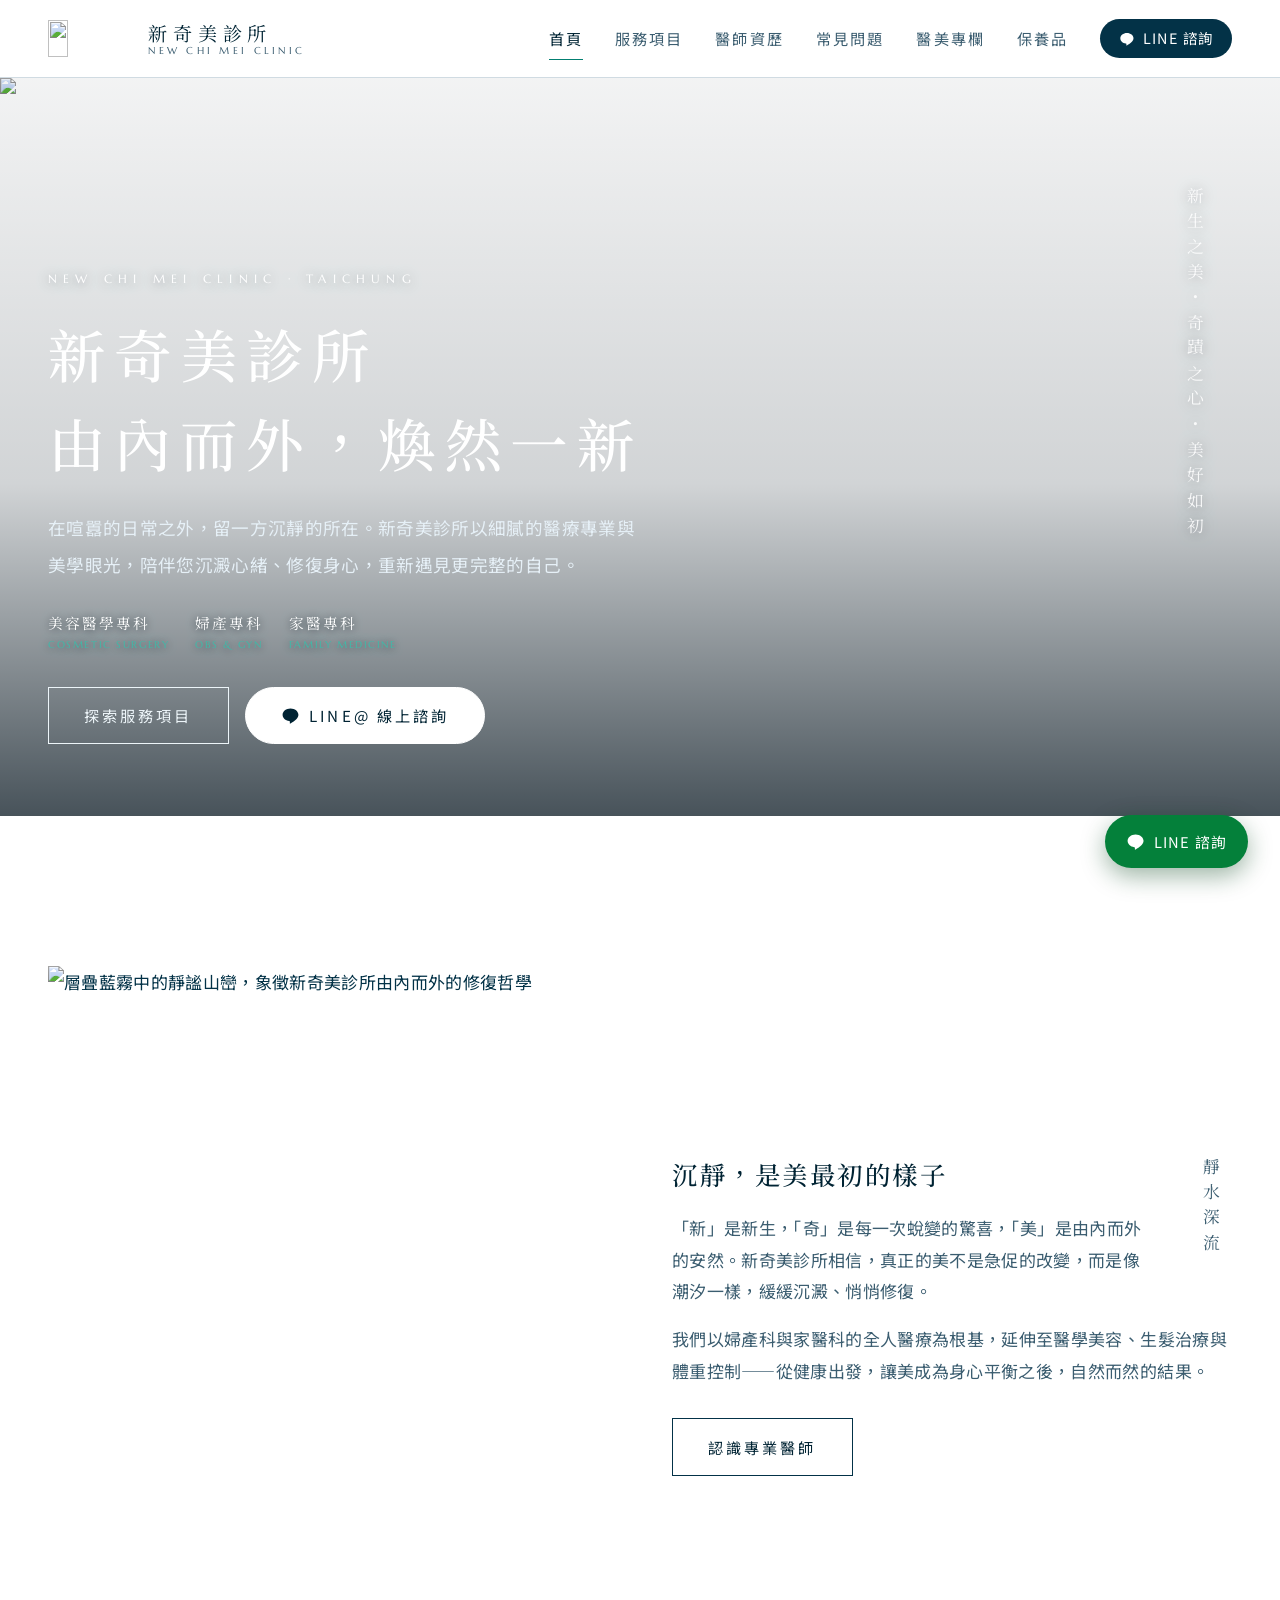
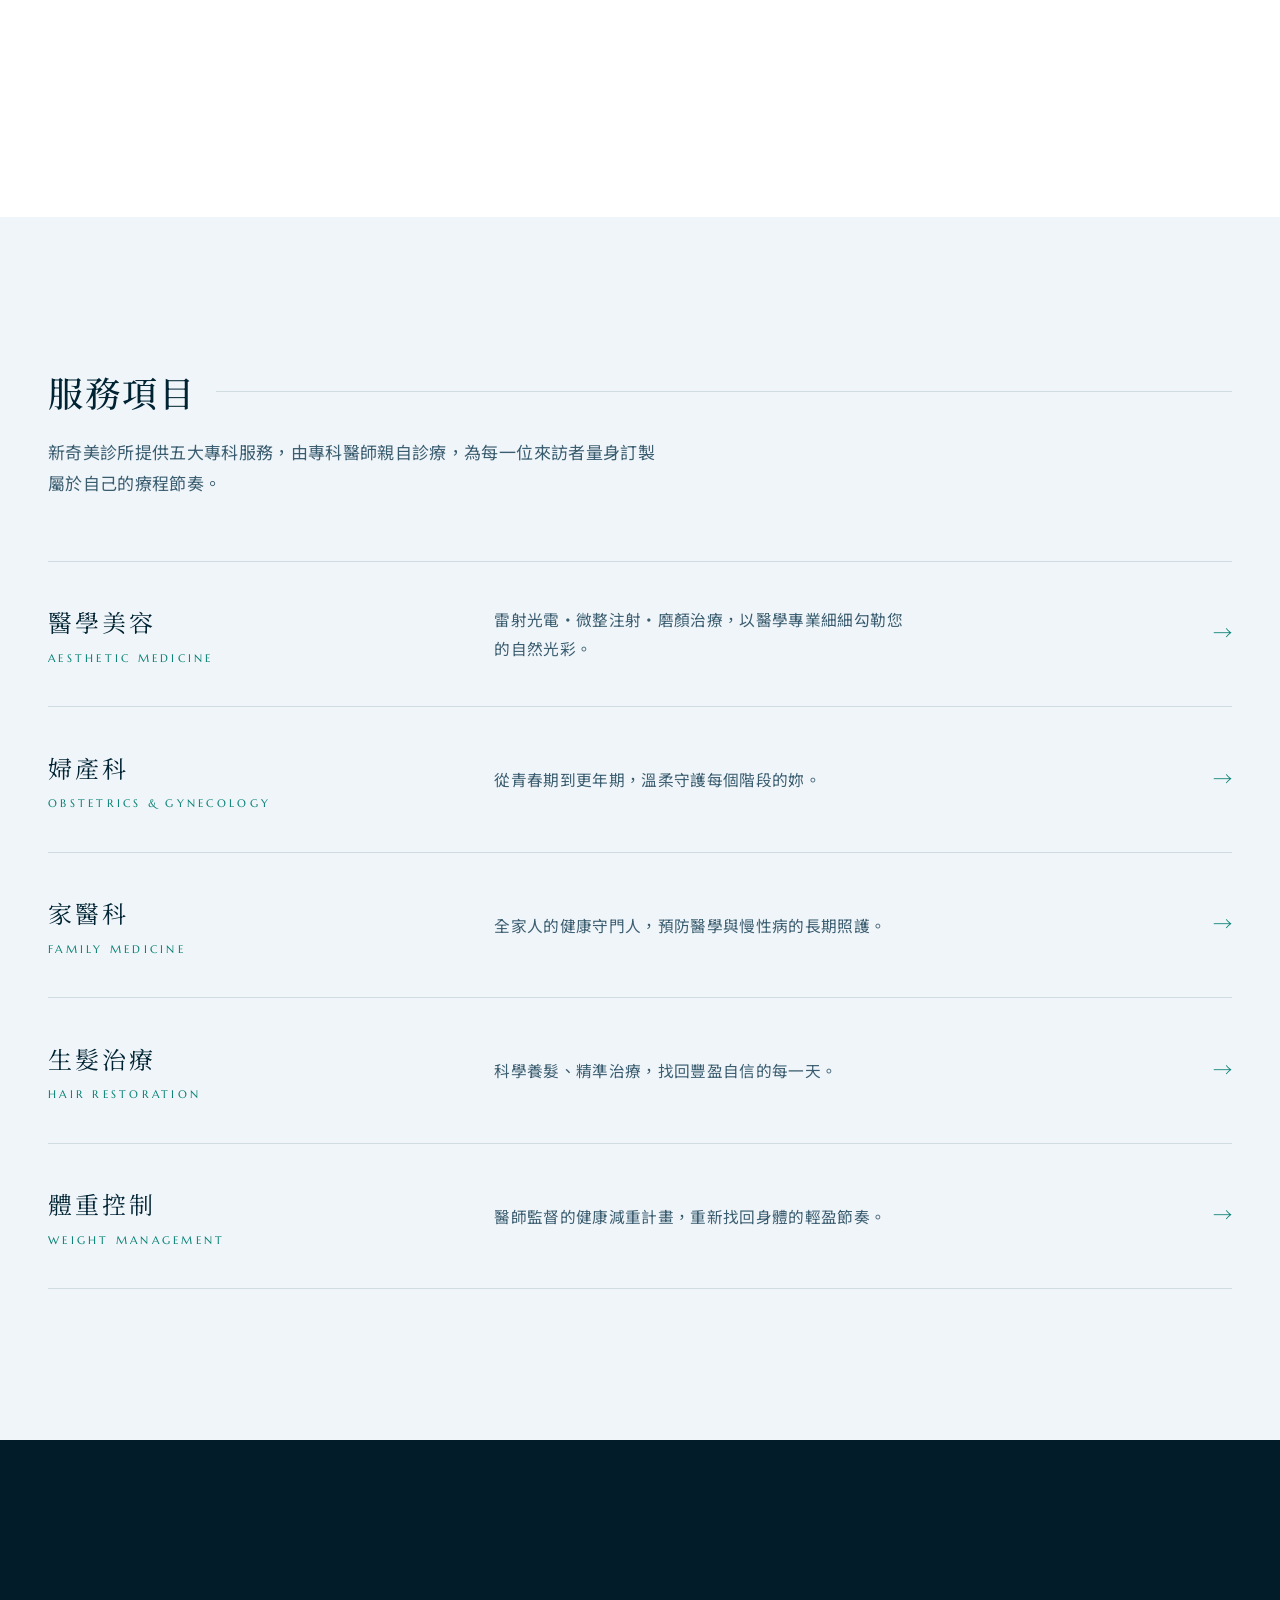
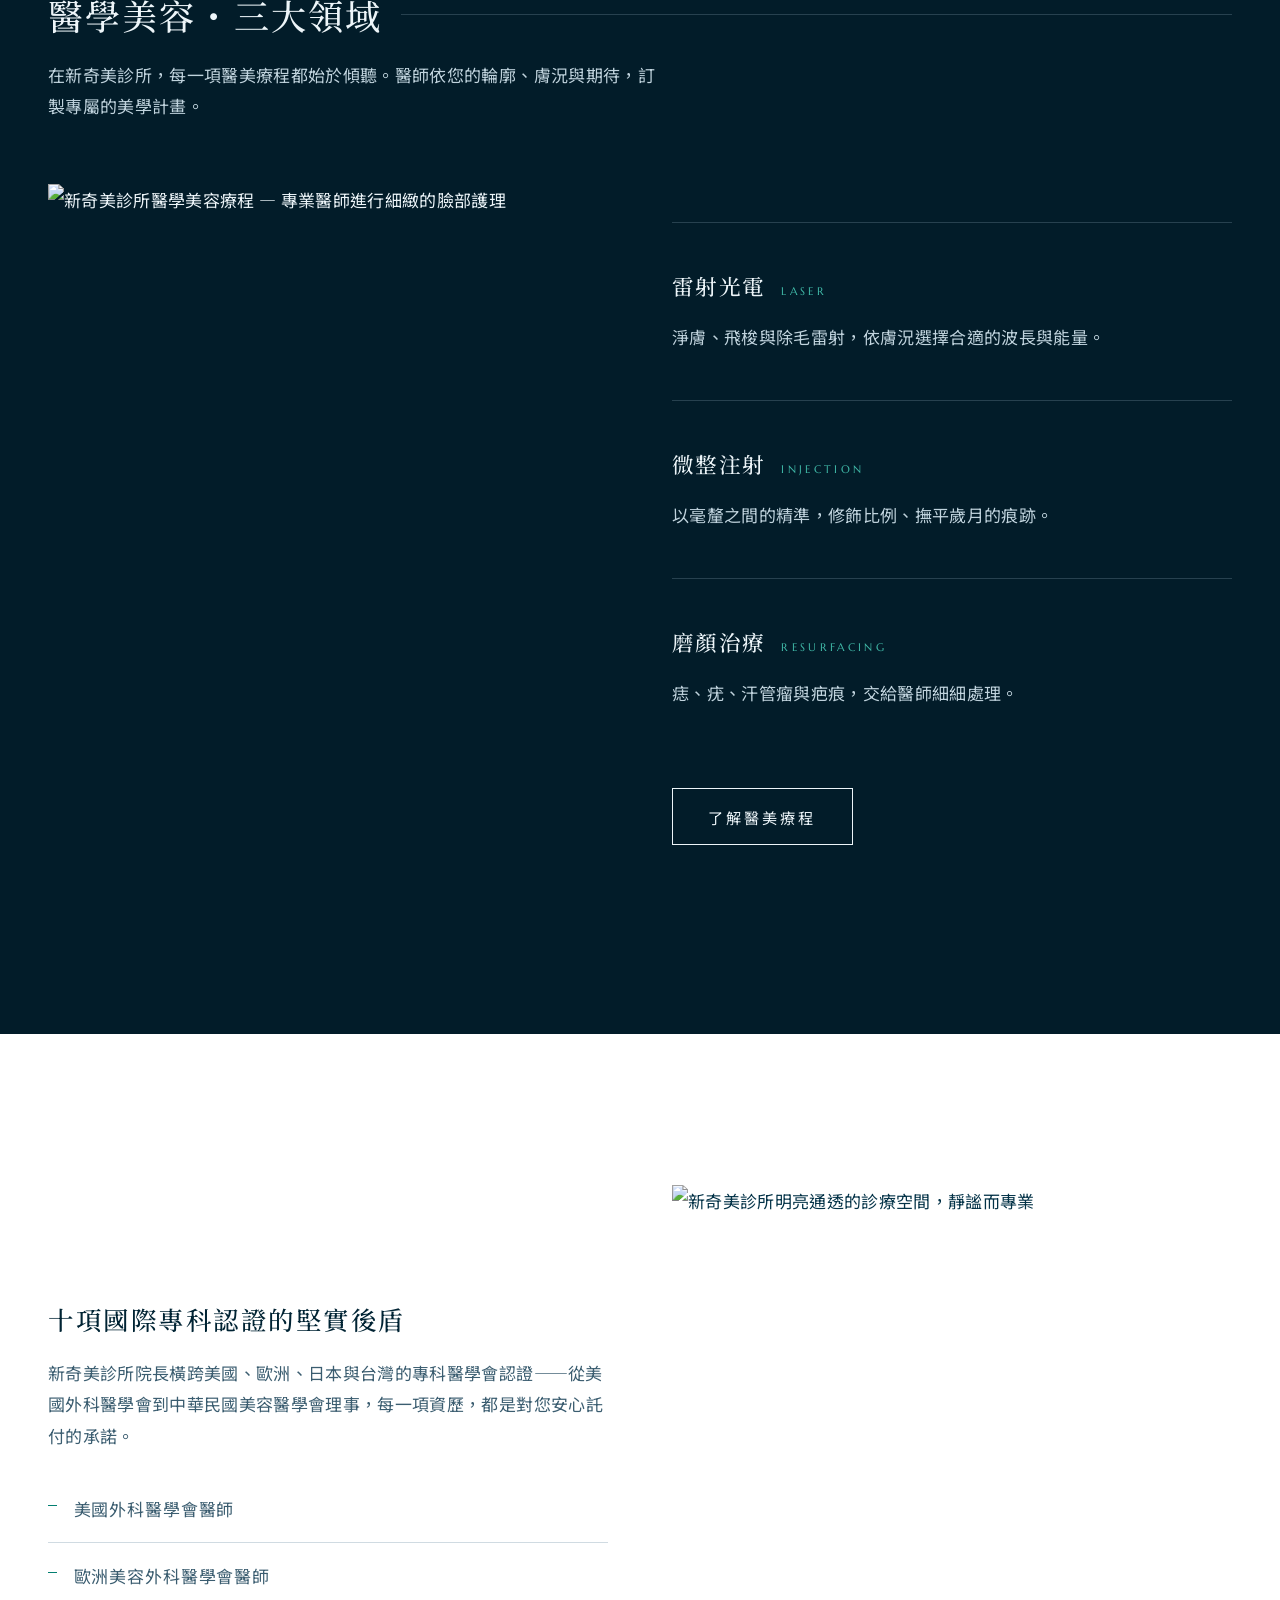
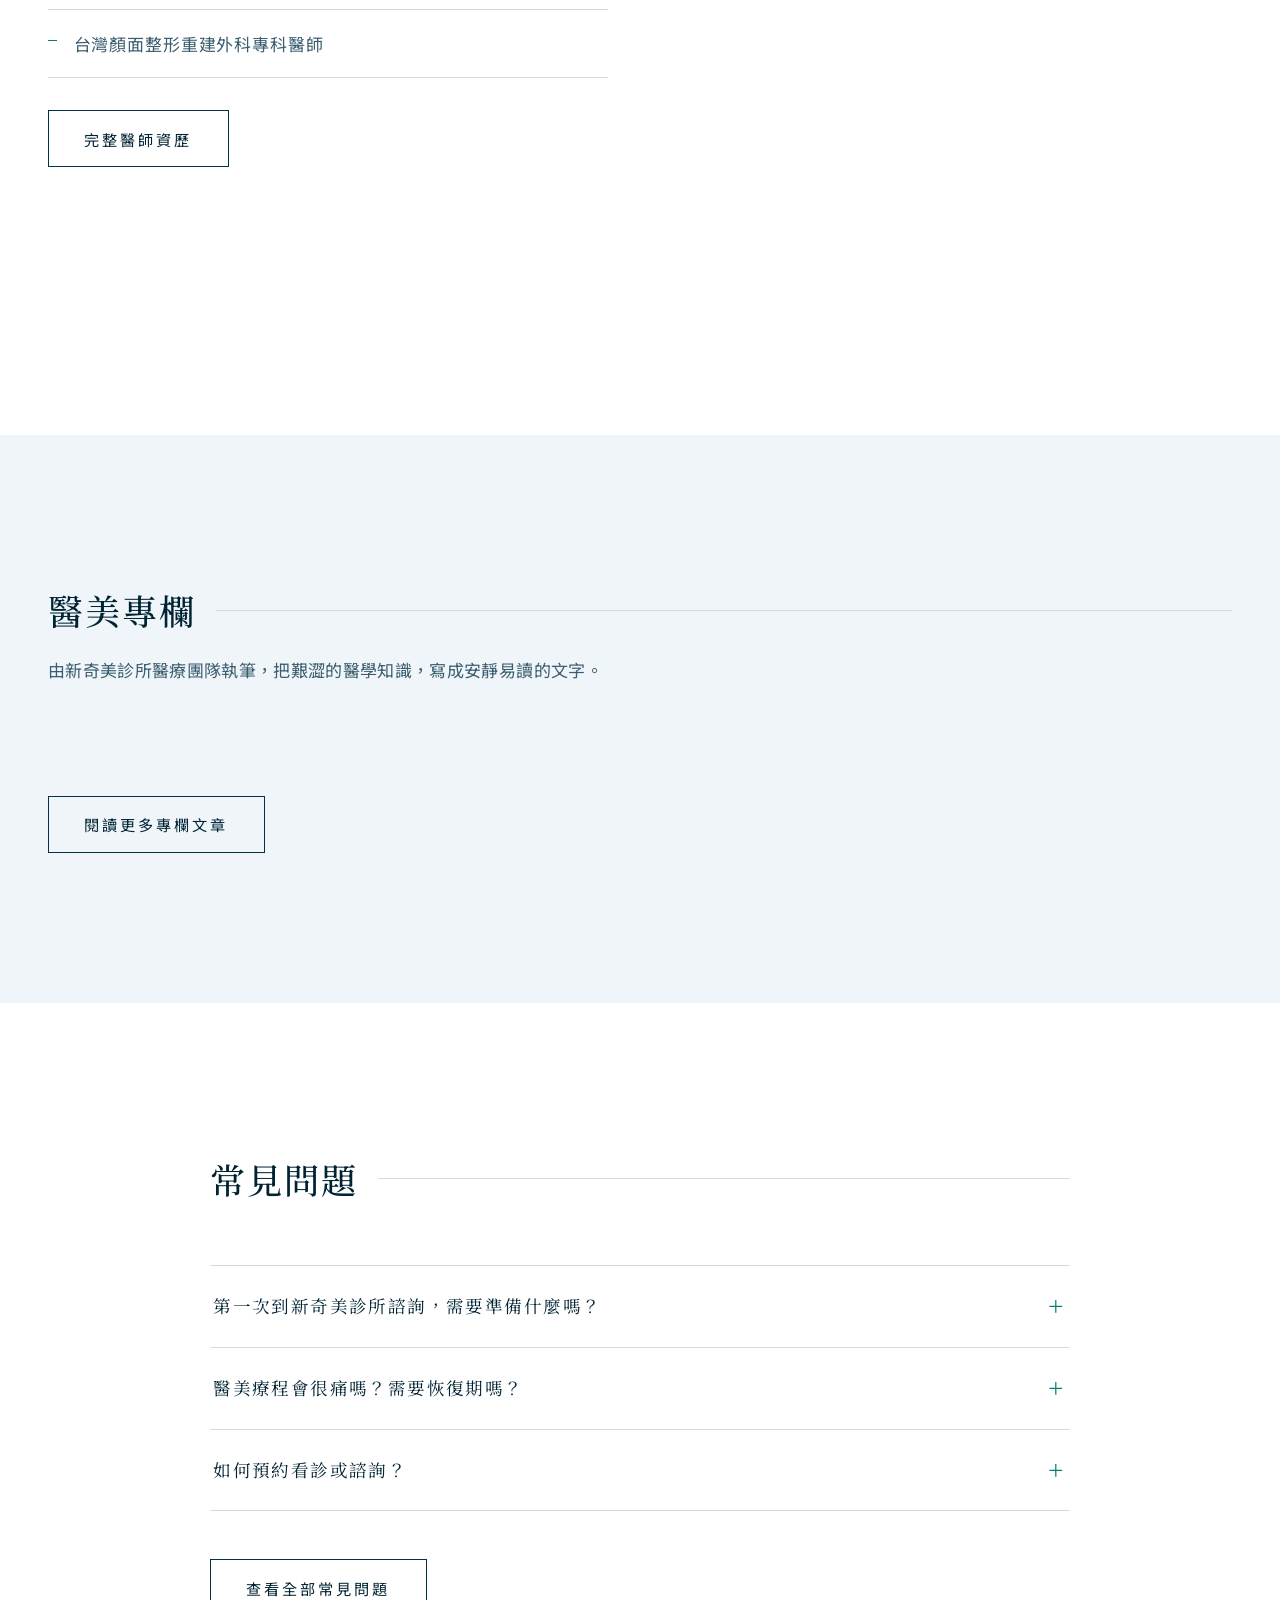
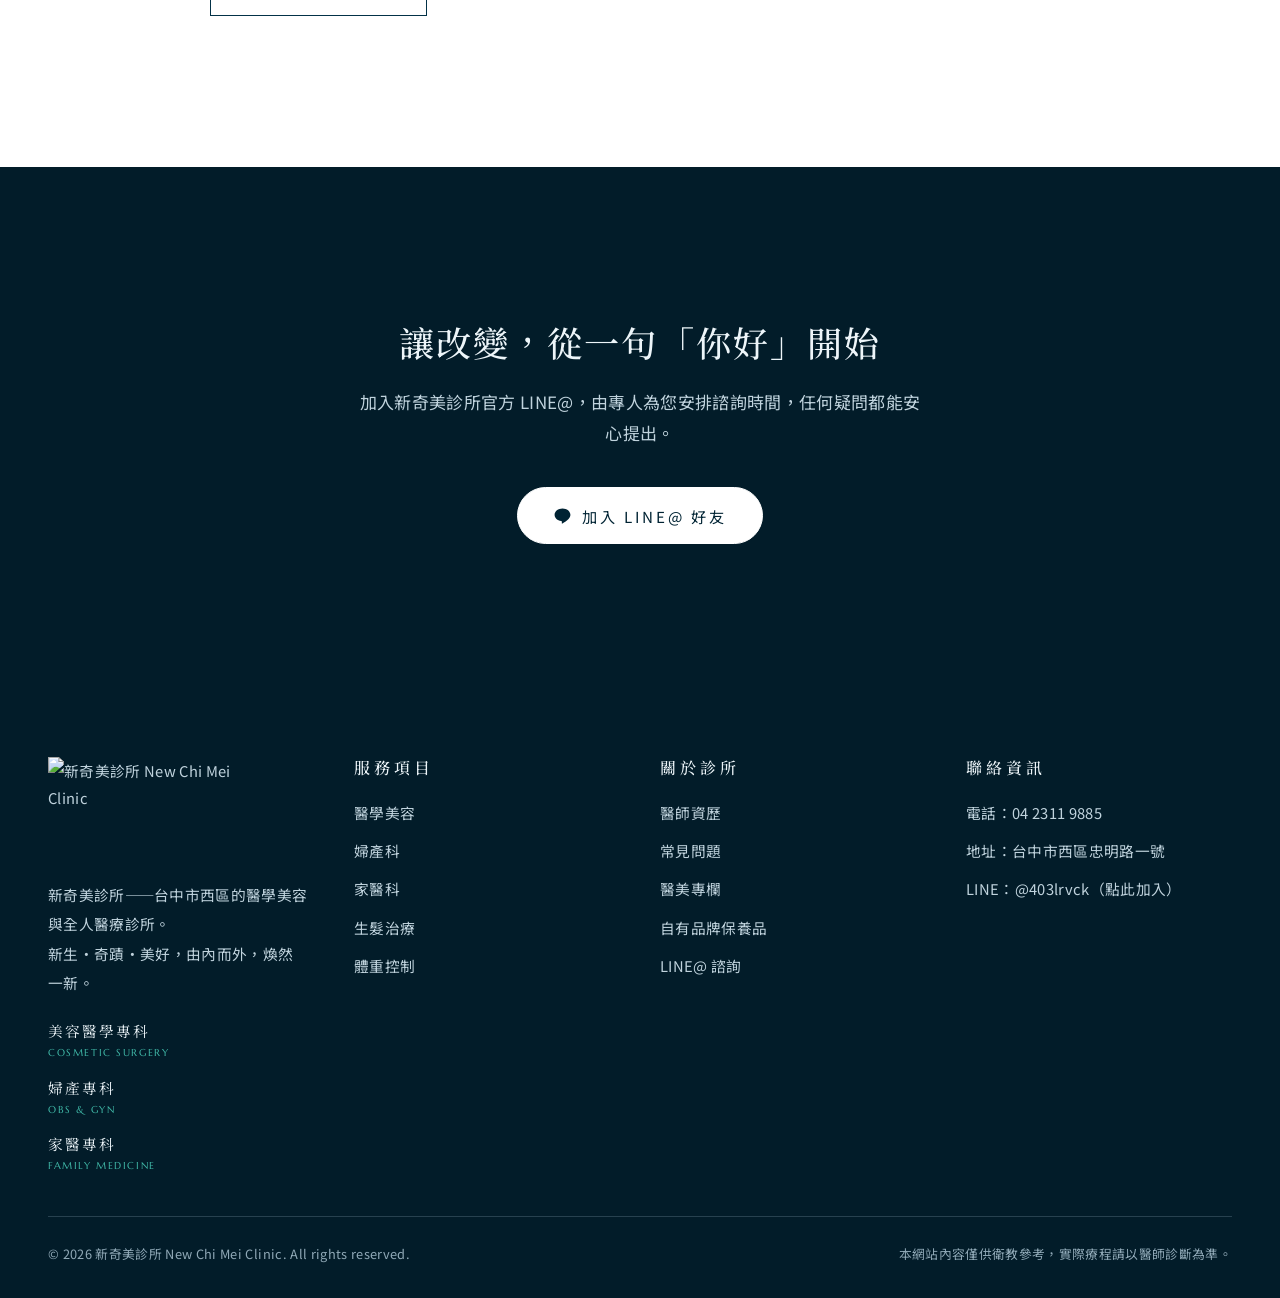
==== commit 59b35317: "醫學美容改為診所實際項目，下架拉提與皮秒文章 依診所自費價目表，醫美三大類改為雷射光電、微整注射、磨顏治療（不列價格）； 首頁、服務總覽、FAQ、專欄與後台分類同步更新； 移除〈輪廓拉提怎麼選〉與〈光" ====
--- a/index.html
+++ b/index.html
@@ -4,8 +4,8 @@
 <meta charset="UTF-8">
 <meta name="viewport" content="width=device-width, initial-scale=1.0">
 <title>新奇美診所｜台中西區醫美・婦產科・家醫科 — 由內而外，煥然一新</title>
-<meta name="description" content="新奇美診所位於台中市西區忠明路，提供醫學美容（輪廓拉提、微整注射、光療雷射）、婦產科、家醫科、生髮治療與體重控制。新奇美診所以沉靜細膩的醫療美學，陪您由內而外煥然一新。LINE 線上諮詢：04 2311 9885。">
-<meta name="keywords" content="新奇美診所, 台中醫美, 台中醫美診所, 輪廓拉提, 微整注射, 光療雷射, 生髮治療, 體重控制, 婦產科, 家醫科">
+<meta name="description" content="新奇美診所位於台中市西區忠明路，提供醫學美容（雷射光電、微整注射、磨顏治療）、婦產科、家醫科、生髮治療與體重控制。新奇美診所以沉靜細膩的醫療美學，陪您由內而外煥然一新。LINE 線上諮詢：04 2311 9885。">
+<meta name="keywords" content="新奇美診所, 台中醫美, 台中醫美診所, 雷射光電, 淨膚雷射, 除毛雷射, 微整注射, 磨顏治療, 生髮治療, 體重控制, 婦產科, 家醫科">
 <link rel="canonical" href="https://new-chimei.com/">
 <!-- 網域變更時：全站搜尋 new-chimei.com 一次替換（canonical / og / JSON-LD / sitemap.xml / robots.txt） -->
 <meta property="og:type" content="website">
@@ -27,7 +27,7 @@
   "@type": "MedicalClinic",
   "name": "新奇美診所",
   "alternateName": "New Chi Mei Clinic",
-  "description": "新奇美診所位於台中市西區，提供醫學美容（輪廓拉提、微整注射、光療雷射）、婦產科、家醫科、生髮治療與體重控制。",
+  "description": "新奇美診所位於台中市西區，提供醫學美容（雷射光電、微整注射、磨顏治療）、婦產科、家醫科、生髮治療與體重控制。",
   "url": "https://new-chimei.com/",
   "telephone": "+886-4-2311-9885",
   "image": "https://new-chimei.com/assets/img/og-cover.jpg",
@@ -41,9 +41,9 @@
   },
   "medicalSpecialty": ["PlasticSurgery", "Dermatology", "Gynecologic", "PrimaryCare"],
   "availableService": [
-    { "@type": "MedicalProcedure", "name": "輪廓拉提" },
+    { "@type": "MedicalProcedure", "name": "雷射光電" },
     { "@type": "MedicalProcedure", "name": "微整注射" },
-    { "@type": "MedicalProcedure", "name": "光療雷射" },
+    { "@type": "MedicalProcedure", "name": "磨顏治療" },
     { "@type": "MedicalProcedure", "name": "生髮治療" },
     { "@type": "MedicalProcedure", "name": "體重控制" }
   ]
@@ -134,7 +134,7 @@
       <div class="service-menu reveal" data-delay="1">
         <a class="service-menu__item" href="services/aesthetic-medicine.html">
           <span class="service-menu__name">醫學美容<small>Aesthetic Medicine</small></span>
-          <span class="service-menu__desc">輪廓拉提・微整注射・光療雷射，以醫學專業細細勾勒您的自然光彩。</span>
+          <span class="service-menu__desc">雷射光電・微整注射・磨顏治療，以醫學專業細細勾勒您的自然光彩。</span>
           <span class="service-menu__arrow" aria-hidden="true">→</span>
         </a>
         <a class="service-menu__item" href="services/obstetrics-gynecology.html">
@@ -174,16 +174,16 @@
         </div>
         <div class="split__body reveal" data-delay="1">
           <div class="treatment-block" style="border-top-color: var(--hairline-deep);">
-            <h3 style="color:var(--on-deep);">輪廓拉提 <small>Lifting</small></h3>
-            <p style="color:var(--on-deep-soft);">對抗地心引力的溫柔方案，重塑緊緻流暢的臉部線條。</p>
+            <h3 style="color:var(--on-deep);">雷射光電 <small>Laser</small></h3>
+            <p style="color:var(--on-deep-soft);">淨膚、飛梭與除毛雷射，依膚況選擇合適的波長與能量。</p>
           </div>
           <div class="treatment-block" style="border-top-color: var(--hairline-deep);">
             <h3 style="color:var(--on-deep);">微整注射 <small>Injection</small></h3>
             <p style="color:var(--on-deep-soft);">以毫釐之間的精準，修飾比例、撫平歲月的痕跡。</p>
           </div>
           <div class="treatment-block" style="border-top-color: var(--hairline-deep);">
-            <h3 style="color:var(--on-deep);">光療雷射 <small>Laser</small></h3>
-            <p style="color:var(--on-deep-soft);">光的能量，喚醒肌膚的透亮與勻淨。</p>
+            <h3 style="color:var(--on-deep);">磨顏治療 <small>Resurfacing</small></h3>
+            <p style="color:var(--on-deep-soft);">痣、疣、汗管瘤與疤痕，交給醫師細細處理。</p>
           </div>
           <p style="margin-top:2rem;"><a class="btn btn--on-deep" href="services/aesthetic-medicine.html">了解醫美療程</a></p>
         </div>
@@ -237,7 +237,7 @@
         </details>
         <details class="faq-item">
           <summary>醫美療程會很痛嗎？需要恢復期嗎？</summary>
-          <div class="faq-item__body"><p>多數微整注射與光療雷射屬於低侵入性療程，治療前會敷麻藥降低不適，術後即可正常上班上學。實際感受與恢復期依療程項目與個人體質而異，醫師會在諮詢時詳細說明。</p></div>
+          <div class="faq-item__body"><p>多數微整注射與雷射光電屬於低侵入性療程，治療前會敷麻藥降低不適，術後即可正常上班上學。實際感受與恢復期依療程項目與個人體質而異，醫師會在諮詢時詳細說明。</p></div>
         </details>
         <details class="faq-item">
           <summary>如何預約看診或諮詢？</summary>
--- a/assets/css/style.css
+++ b/assets/css/style.css
@@ -671,6 +671,20 @@
   margin-bottom: 0.2rem;
 }
 
+.slot-list--filled li {
+  border-style: solid;
+  border-color: var(--hairline);
+  background: var(--bg);
+  line-height: 1.8;
+}
+.slot-list--filled li strong small {
+  font-family: var(--font-display);
+  font-size: 0.68rem;
+  letter-spacing: 0.18em;
+  color: var(--accent);
+  margin-left: 0.4rem;
+}
+
 /* ---------- Page hero (inner pages) ---------- */
 .page-hero {
   position: relative;
